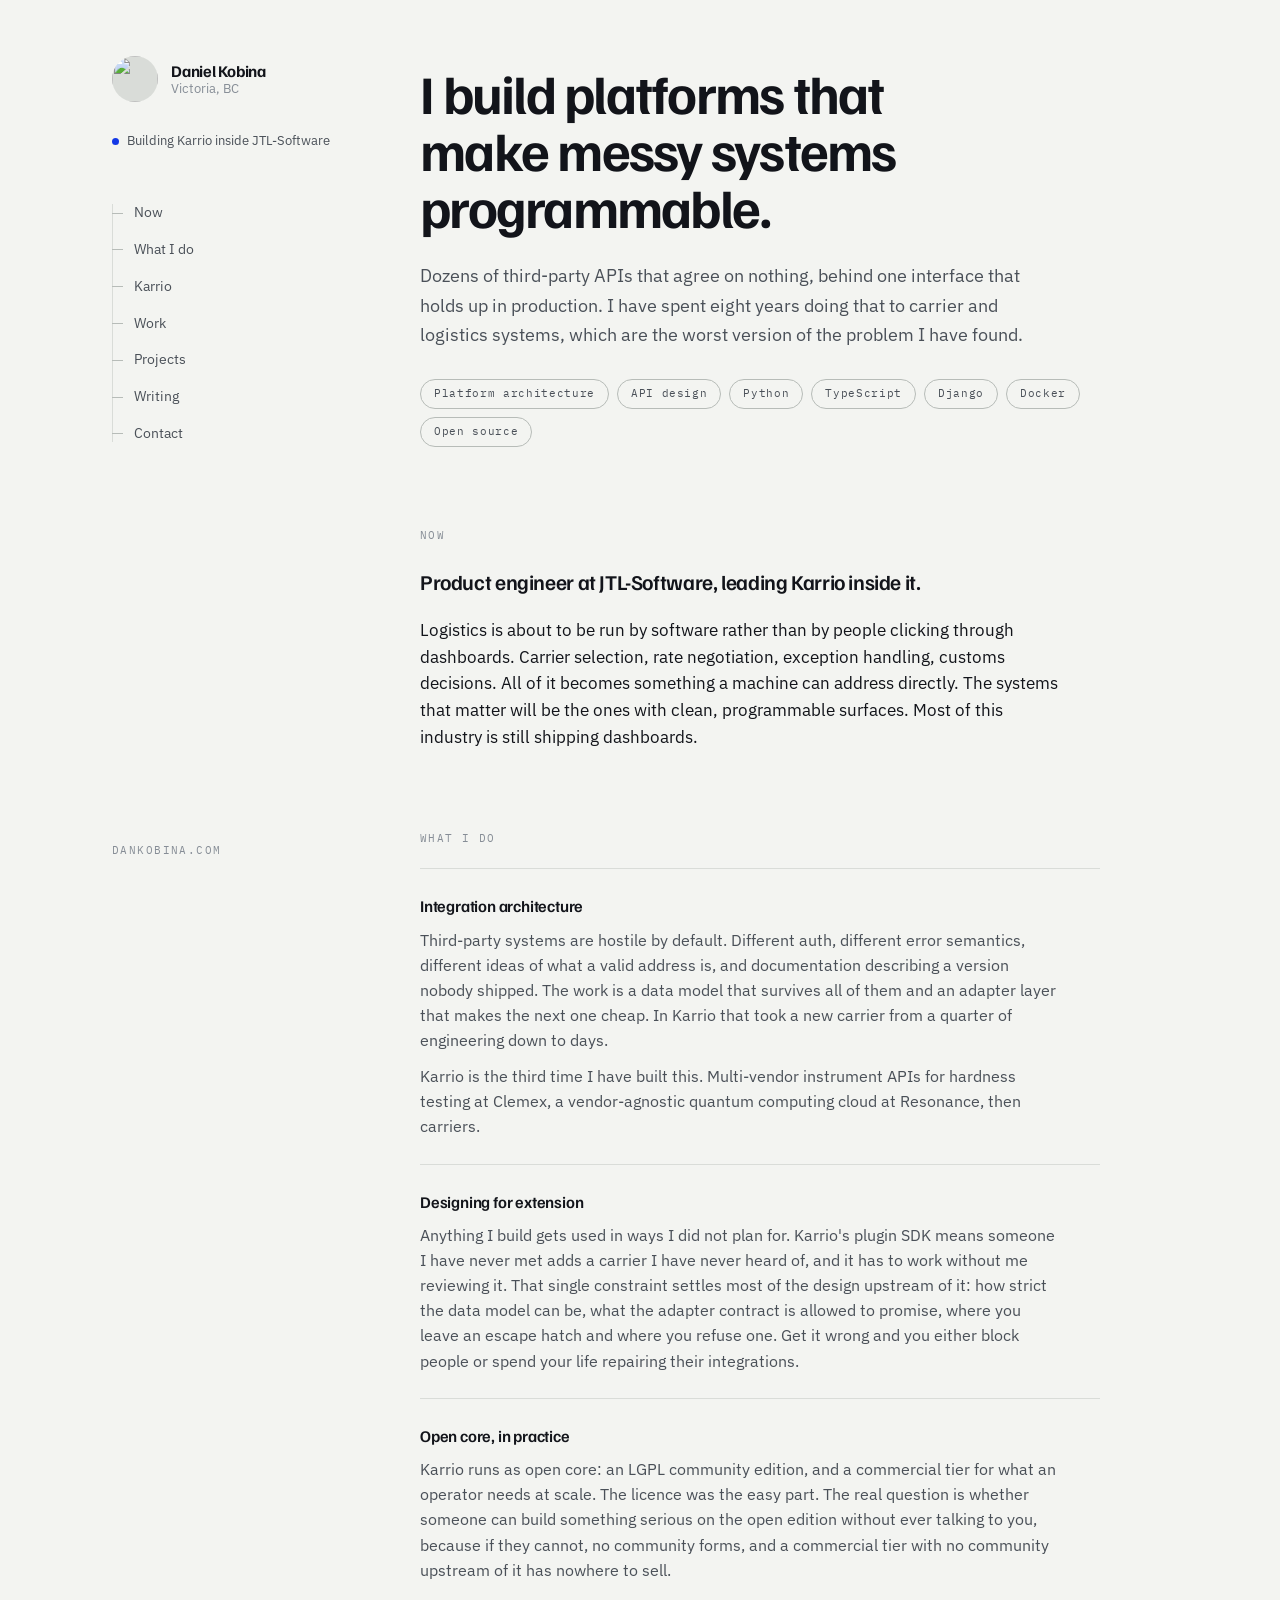
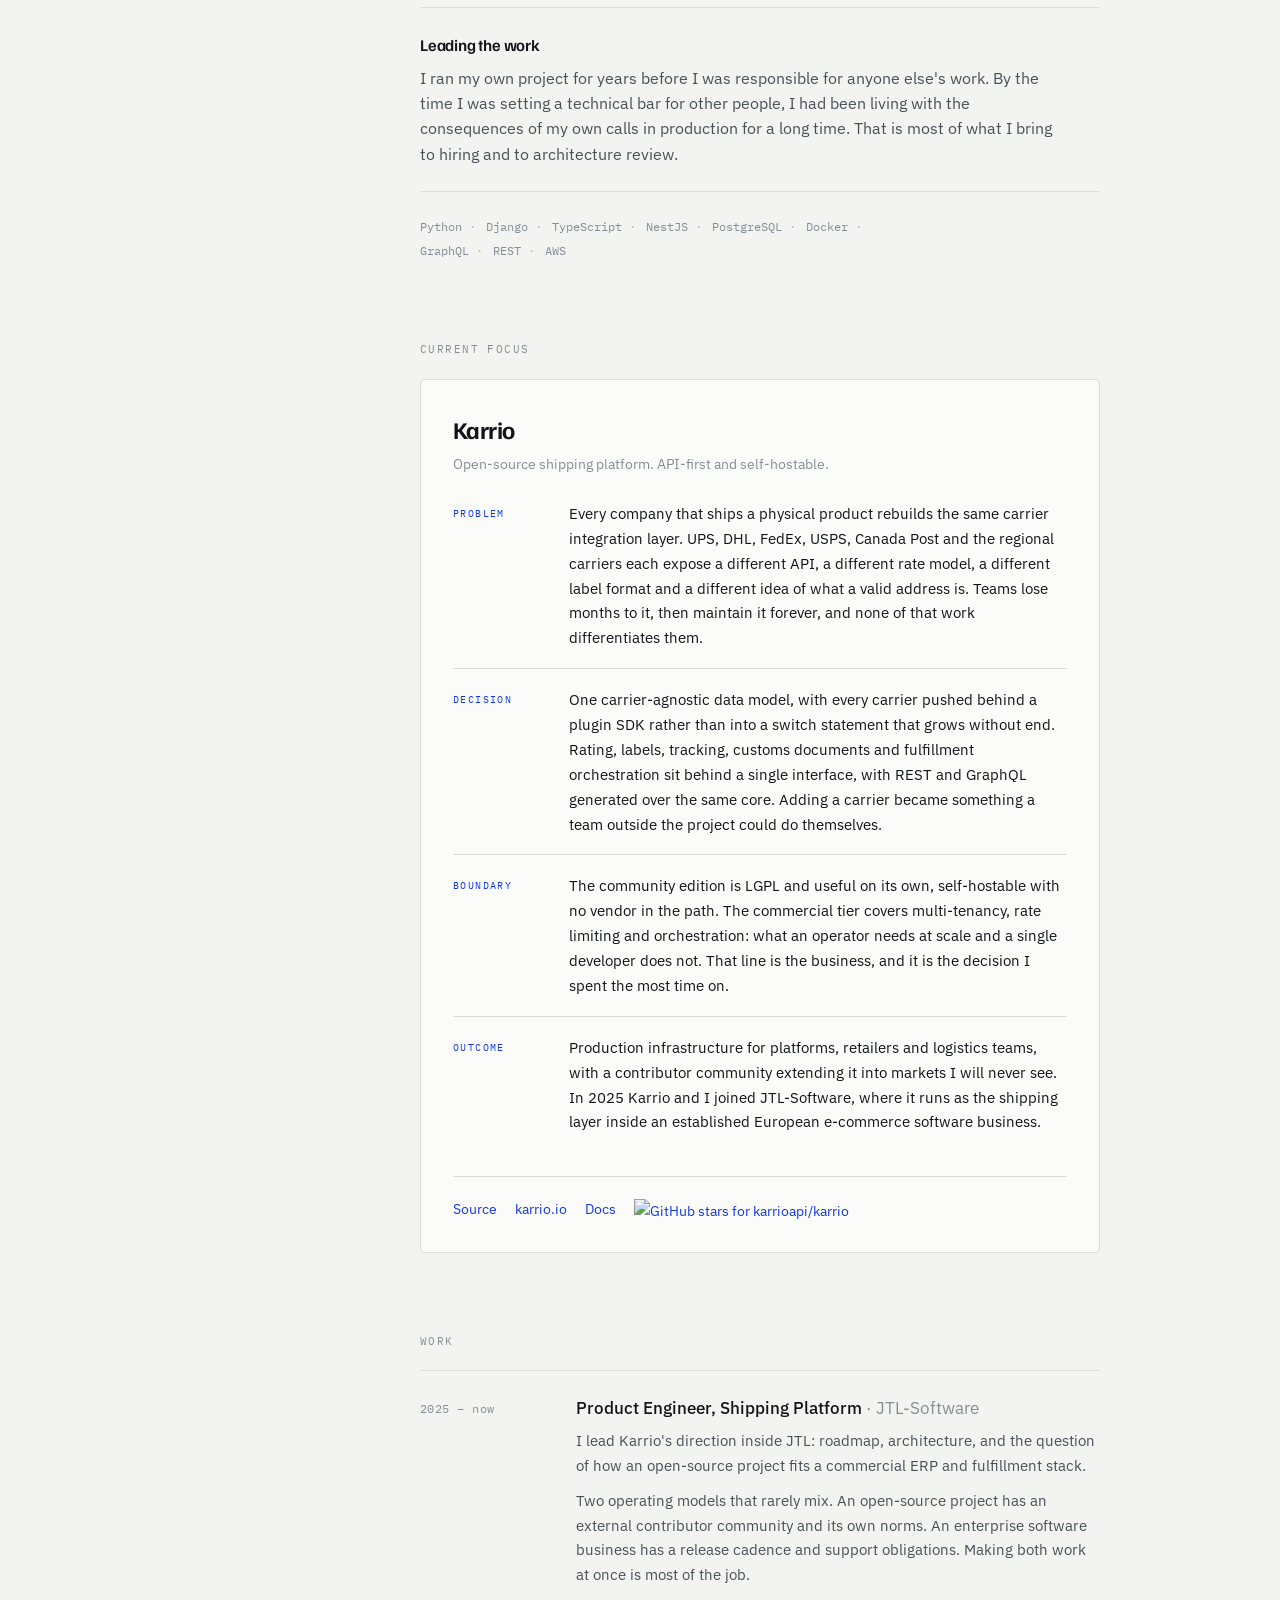
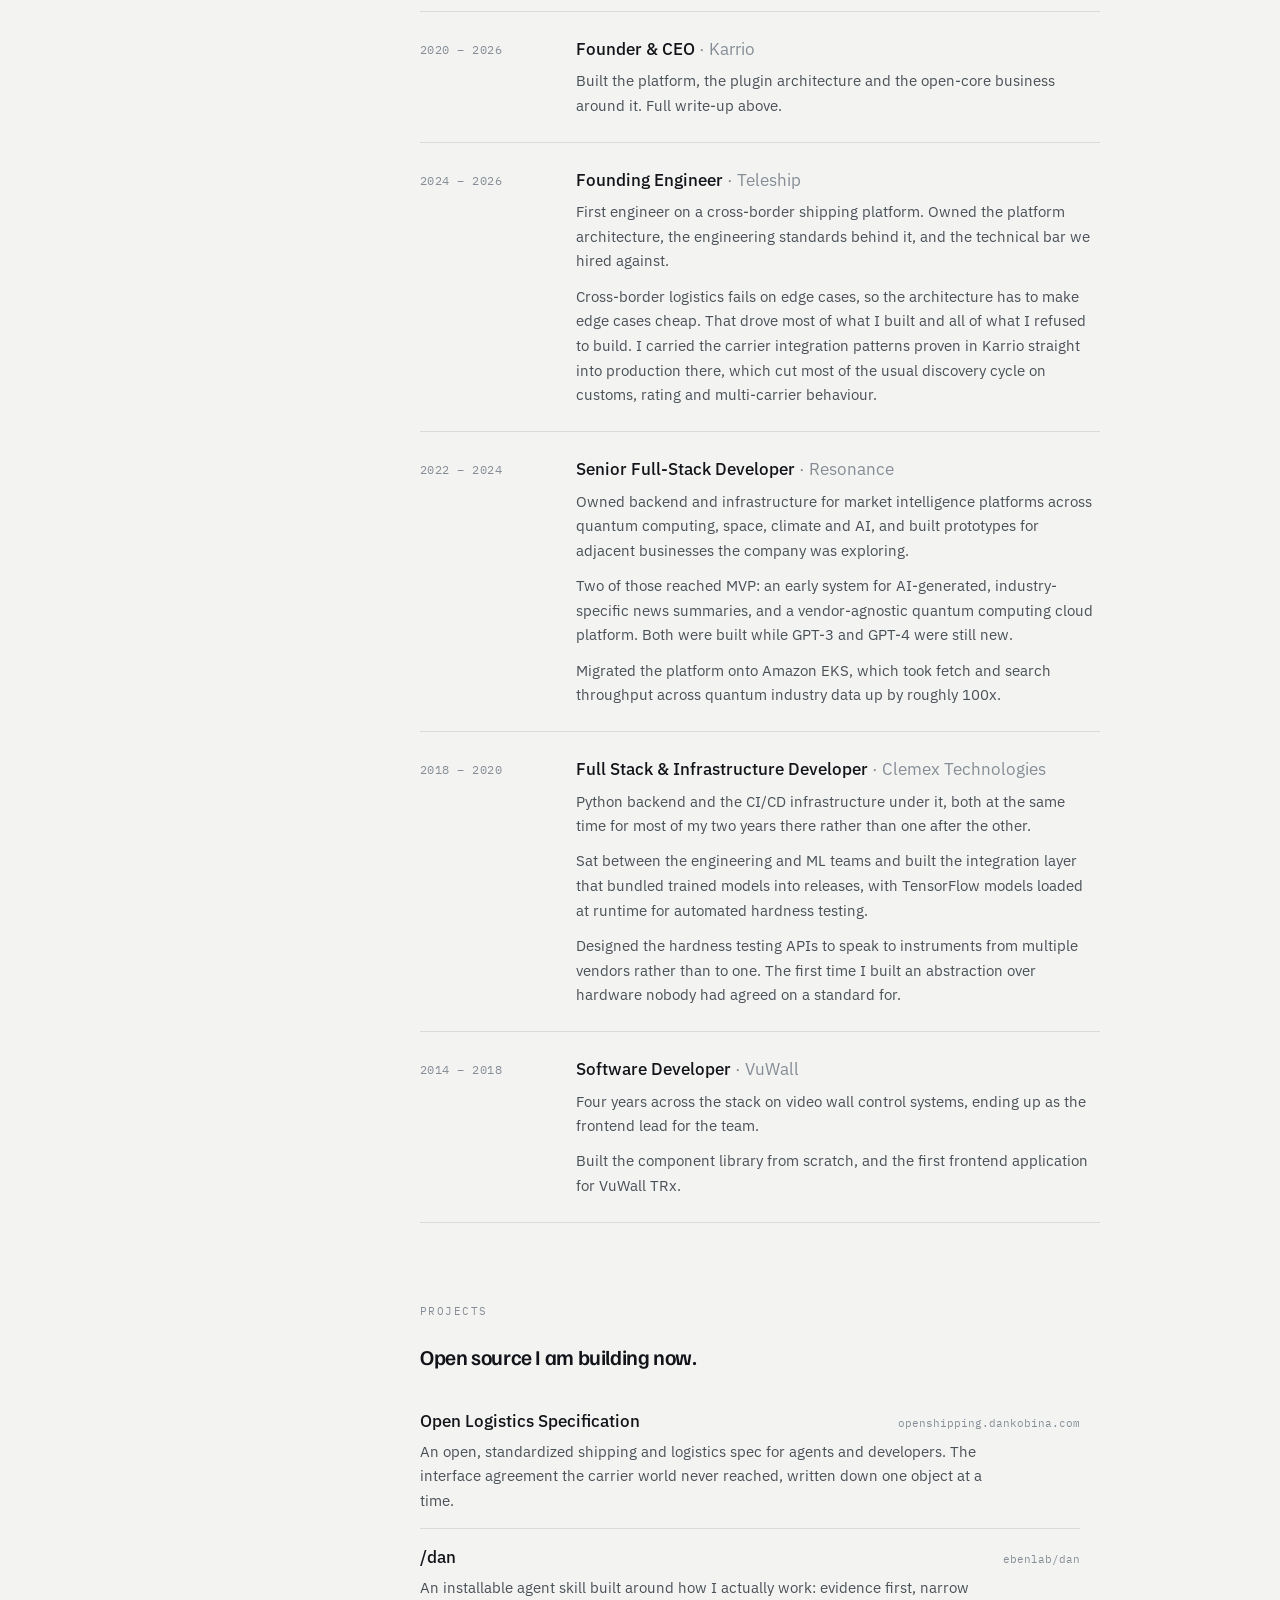
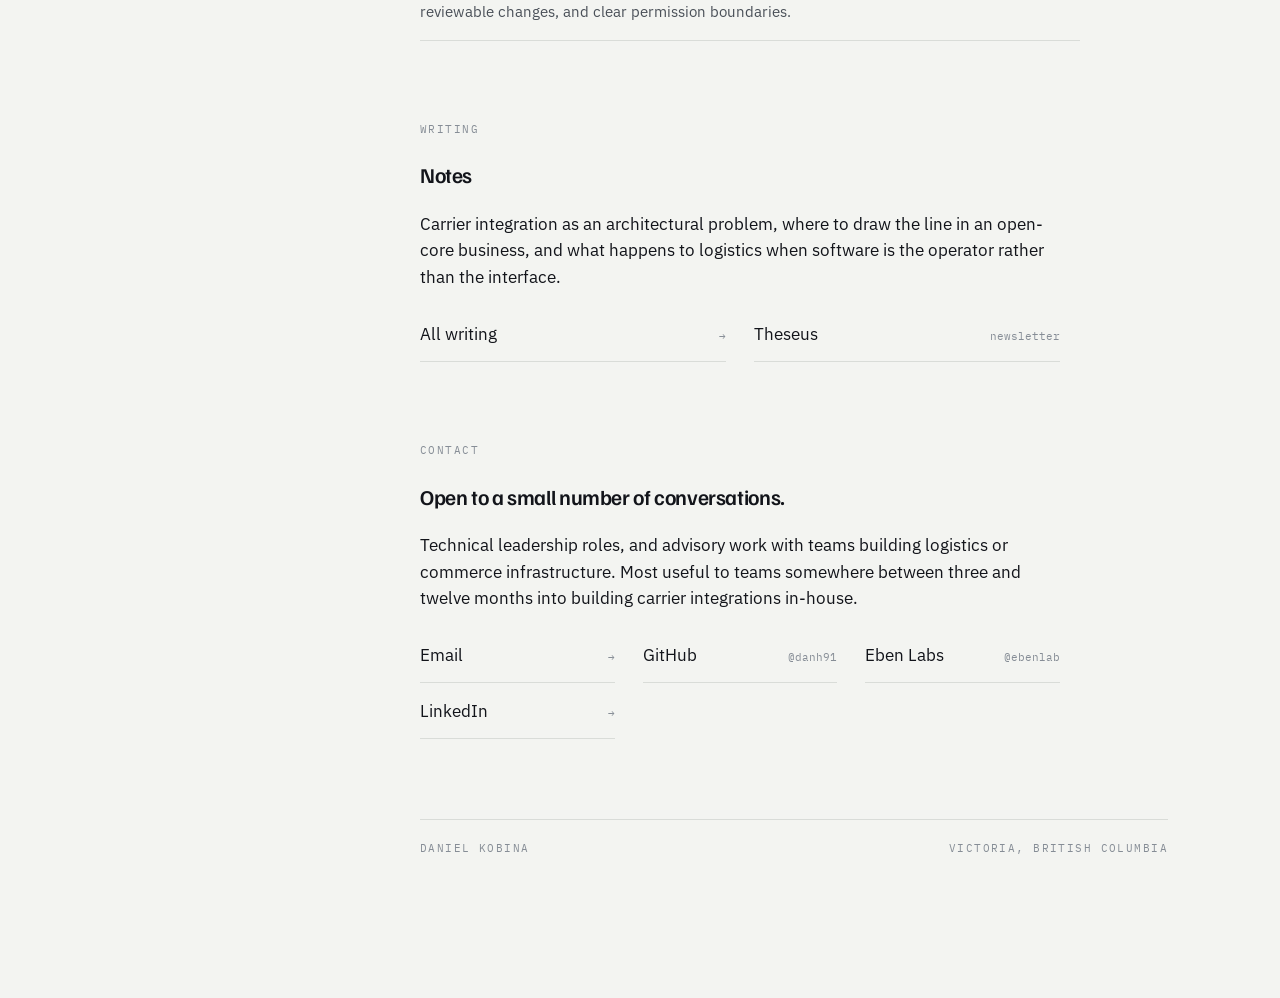
==== index.html @ da51a424 "site: trim projects to two and point spec at openshipping.dankobina.com" ====
<!doctype html>
<html lang="en">
<head>
<meta charset="utf-8">
<meta name="viewport" content="width=device-width, initial-scale=1">
<title>Daniel Kobina</title>
<meta name="description" content="Platform and integration architecture. I build systems that make messy third-party APIs programmable. Founder of Karrio, open-source shipping infrastructure, now built inside JTL-Software.">
<link rel="canonical" href="https://dankobina.com/">

<meta property="og:type" content="website">
<meta property="og:url" content="https://dankobina.com/">
<meta property="og:title" content="Daniel Kobina">
<meta property="og:description" content="Platform and integration architecture. I build systems that make messy third-party APIs programmable. Founder of Karrio, open-source shipping infrastructure, now built inside JTL-Software.">
<meta property="og:image" content="https://github.com/danh91.png?size=460">

<link rel="icon" href="data:image/svg+xml,%3Csvg xmlns='http://www.w3.org/2000/svg' viewBox='0 0 100 100'%3E%3Crect width='100' height='100' rx='20' fill='%231338E6'/%3E%3Cpath d='M28 68V32h16c11 0 18 7 18 18s-7 18-18 18H28z' fill='%23fff'/%3E%3C/svg%3E">

<link rel="preconnect" href="https://fonts.googleapis.com">
<link rel="preconnect" href="https://fonts.gstatic.com" crossorigin>
<link rel="stylesheet" href="https://fonts.googleapis.com/css2?family=Familjen+Grotesk:wght@500;600;700&family=IBM+Plex+Mono:wght@400;500&family=IBM+Plex+Sans:wght@400;500&display=swap">

<style>
:root {
  --paper:    #F3F4F1;
  --surface:  #FBFBFA;
  --sunken:   #ECEEEA;
  --ink:      #12141A;
  --ink-soft: #4A5058;
  --ink-dim:  #868D96;
  --rule:     #D9DCD8;
  --rule-firm:#B7BCB8;
  --accent:   #1338E6;
}

@media (prefers-color-scheme: dark) {
  :root {
    --paper:    #0C0E12;
    --surface:  #14171D;
    --sunken:   #11141A;
    --ink:      #E9ECEF;
    --ink-soft: #A0A7B0;
    --ink-dim:  #6C737C;
    --rule:     #232830;
    --rule-firm:#363D47;
    --accent:   #7C95FF;
  }
}

* { box-sizing: border-box; }

html { scroll-behavior: smooth; }
@media (prefers-reduced-motion: reduce) {
  html { scroll-behavior: auto; }
  * { animation: none !important; transition: none !important; }
}

body {
  margin: 0;
  background: var(--paper);
  color: var(--ink);
  font-family: "IBM Plex Sans", system-ui, -apple-system, "Segoe UI", sans-serif;
  font-size: 16.5px;
  line-height: 1.62;
  -webkit-font-smoothing: antialiased;
}

a { color: var(--accent); text-decoration: none; border-bottom: 1px solid transparent; }
a:hover { border-bottom-color: currentColor; }
a:focus-visible { outline: 2px solid var(--accent); outline-offset: 3px; border-radius: 2px; }

.mono {
  font-family: "IBM Plex Mono", ui-monospace, SFMono-Regular, Menlo, monospace;
  font-size: 11px;
  letter-spacing: .13em;
  text-transform: uppercase;
}

/* ---------- shell ---------- */

.shell {
  max-width: 1120px;
  margin: 0 auto;
  padding: 0 32px;
  display: grid;
  grid-template-columns: 236px 1fr;
  gap: 0 72px;
  align-items: start;
}

/* ---------- left rail ---------- */

.rail {
  position: sticky;
  top: 0;
  height: 100vh;
  padding: 56px 0 40px;
  display: flex;
  flex-direction: column;
  gap: 30px;
}

.mark { display: flex; align-items: center; gap: 13px; }
.mark img {
  width: 46px; height: 46px;
  border-radius: 50%;
  display: block;
  background: var(--rule);
}
.mark .who { display: flex; flex-direction: column; line-height: 1.25; }
.mark .who b {
  font-family: "Familjen Grotesk", system-ui, sans-serif;
  font-weight: 700;
  font-size: 1.02rem;
  letter-spacing: -.015em;
}
.mark .who span { color: var(--ink-dim); font-size: .8rem; }

.status {
  display: inline-flex;
  align-items: center;
  gap: 8px;
  color: var(--ink-soft);
  font-size: .82rem;
  line-height: 1.4;
}
.dot {
  width: 7px; height: 7px;
  border-radius: 50%;
  background: var(--accent);
  flex: none;
  margin-top: 1px;
}

nav { position: relative; }
nav::before {
  content: "";
  position: absolute;
  left: 0; top: 10px; bottom: 10px;
  width: 1px;
  background: var(--rule);
}
nav ul { list-style: none; margin: 0; padding: 0; }
nav li { position: relative; }
nav a {
  display: block;
  padding: 7px 0 7px 22px;
  color: var(--ink-soft);
  border-bottom: none;
  font-size: .88rem;
}
nav a::before {
  content: "";
  position: absolute;
  left: 0; top: 50%;
  width: 11px;
  height: 1px;
  background: var(--rule-firm);
  transition: width .18s ease, background-color .18s ease;
}
nav a:hover { color: var(--ink); }
nav a:hover::before { width: 16px; background: var(--accent); }

.rail .foot { margin-top: auto; color: var(--ink-dim); }

/* ---------- content ---------- */

main { padding: 56px 0 140px; min-width: 0; }

section { padding: 0 0 80px; scroll-margin-top: 40px; }

.eyebrow { color: var(--ink-dim); display: block; margin-bottom: 20px; }

h1 {
  font-family: "Familjen Grotesk", system-ui, sans-serif;
  font-weight: 700;
  font-size: clamp(2.3rem, 5.2vw, 3.4rem);
  line-height: 1.05;
  letter-spacing: -.032em;
  margin: 0 0 26px;
  max-width: 19ch;
  text-wrap: balance;
}

h2 {
  font-family: "Familjen Grotesk", system-ui, sans-serif;
  font-weight: 600;
  font-size: 1.32rem;
  letter-spacing: -.018em;
  margin: 0 0 18px;
}

p { margin: 0 0 1.05em; max-width: 64ch; }
p.lead { font-size: 1.13rem; color: var(--ink-soft); max-width: 58ch; }
main section > p:last-child { margin-bottom: 0; }

.hero { padding-top: 8px; }

.hero .tags {
  display: flex;
  flex-wrap: wrap;
  gap: 8px;
  margin-top: 30px;
}
.tags span {
  border: 1px solid var(--rule-firm);
  border-radius: 100px;
  padding: 5px 13px;
  color: var(--ink-soft);
  font-family: "IBM Plex Mono", ui-monospace, monospace;
  font-size: 11px;
  letter-spacing: .06em;
}

/* ---------- capabilities ---------- */

.caps { display: grid; gap: 0; max-width: 68ch; }
.caps > div {
  padding: 24px 0;
  border-top: 1px solid var(--rule);
}
.caps > div:last-child { border-bottom: 1px solid var(--rule); }
.caps h3 {
  font-family: "Familjen Grotesk", system-ui, sans-serif;
  font-size: 1.02rem;
  font-weight: 600;
  letter-spacing: -.012em;
  margin: 0 0 8px;
}
.caps p { margin: 0; font-size: .97rem; color: var(--ink-soft); }

.stackline {
  margin-top: 26px;
  display: flex;
  flex-wrap: wrap;
  gap: 6px 10px;
  color: var(--ink-dim);
  font-family: "IBM Plex Mono", ui-monospace, monospace;
  font-size: 11.5px;
  max-width: 68ch;
}
.stackline i { font-style: normal; }
.stackline i:not(:last-child)::after { content: " \00B7"; color: var(--rule-firm); }

/* ---------- case study ---------- */

.case {
  background: var(--surface);
  border: 1px solid var(--rule);
  border-radius: 4px;
  padding: 30px 32px;
  max-width: 68ch;
}
.case > h3 {
  font-family: "Familjen Grotesk", system-ui, sans-serif;
  font-size: 1.5rem;
  font-weight: 700;
  letter-spacing: -.022em;
  margin: 0 0 4px;
}
.case .sub { color: var(--ink-dim); font-size: .86rem; margin: 0 0 26px; }

.beat { display: grid; grid-template-columns: 92px 1fr; gap: 0 24px; padding: 18px 0; border-top: 1px solid var(--rule); }
.beat:first-of-type { border-top: none; padding-top: 0; }
.beat > span {
  color: var(--accent);
  font-family: "IBM Plex Mono", ui-monospace, monospace;
  font-size: 10px;
  letter-spacing: .14em;
  text-transform: uppercase;
  padding-top: 5px;
}
.beat p { margin: 0; font-size: .96rem; max-width: 56ch; }

.case .links {
  display: flex; flex-wrap: wrap; gap: 18px; align-items: center;
  margin-top: 24px; padding-top: 20px; border-top: 1px solid var(--rule);
  font-size: .9rem;
}
.case img.badge { height: 20px; vertical-align: middle; display: block; }

/* ---------- work list ---------- */

.work { list-style: none; margin: 0; padding: 0; max-width: 68ch; }
.work li {
  display: grid;
  grid-template-columns: 132px 1fr;
  gap: 4px 24px;
  padding: 24px 0;
  border-top: 1px solid var(--rule);
}
.work li:last-child { border-bottom: 1px solid var(--rule); }
.work .when {
  color: var(--ink-dim);
  font-family: "IBM Plex Mono", ui-monospace, monospace;
  font-size: 11.5px;
  letter-spacing: .04em;
  font-variant-numeric: tabular-nums;
  padding-top: 5px;
}
.work .role { font-weight: 500; margin-bottom: 6px; }
.work .role em { font-style: normal; color: var(--ink-dim); font-weight: 400; }
.work .note { color: var(--ink-soft); font-size: .95rem; }
.work .note p { margin: 0 0 .7em; max-width: 58ch; }
.work .note p:last-child { margin-bottom: 0; }

/* ---------- writing ---------- */

.empty {
  border: 1px dashed var(--rule-firm);
  border-radius: 4px;
  padding: 24px 26px;
  max-width: 64ch;
  background: var(--sunken);
}
.empty p { margin: 0; color: var(--ink-soft); font-size: .96rem; }

/* ---------- projects ---------- */

.projects { list-style: none; padding: 0; margin: 10px 0 0; max-width: 66ch; }
.projects li { padding: 15px 0; border-bottom: 1px solid var(--rule); }
.projects .top { display: flex; justify-content: space-between; align-items: baseline; gap: 16px; }
.projects a { color: var(--ink); font-weight: 500; }
.projects a:hover { color: var(--accent); }
.projects .repo {
  font-family: "IBM Plex Mono", ui-monospace, monospace;
  font-size: 11px; color: var(--ink-dim); white-space: nowrap;
}
.projects p { margin: 5px 0 0; color: var(--ink-soft); font-size: .93rem; }

/* ---------- contact ---------- */

.links-grid {
  display: grid;
  grid-template-columns: repeat(auto-fit, minmax(190px, 1fr));
  gap: 2px 28px;
  max-width: 64ch;
  margin-top: 4px;
}
.links-grid a {
  display: flex;
  justify-content: space-between;
  align-items: baseline;
  gap: 12px;
  padding: 13px 0;
  border-bottom: 1px solid var(--rule);
  color: var(--ink);
}
.links-grid a:hover { color: var(--accent); }
.links-grid a span:last-child {
  color: var(--ink-dim);
  font-family: "IBM Plex Mono", ui-monospace, monospace;
  font-size: 11px;
}
.links-grid a:hover span:last-child { color: var(--accent); }

footer {
  border-top: 1px solid var(--rule);
  padding-top: 20px;
  color: var(--ink-dim);
  display: flex;
  justify-content: space-between;
  gap: 16px;
  flex-wrap: wrap;
}

/* ---------- responsive ---------- */

@media (max-width: 880px) {
  .shell { grid-template-columns: 1fr; gap: 0; padding: 0 22px; }
  .rail {
    position: static;
    height: auto;
    padding: 34px 0 26px;
    border-bottom: 1px solid var(--rule);
    gap: 20px;
  }
  .rail nav, .rail .foot { display: none; }
  main { padding: 40px 0 90px; }
  section { padding-bottom: 60px; }
  .work li { grid-template-columns: 1fr; gap: 6px; }
  .work .when { padding-top: 0; }
  .beat { grid-template-columns: 1fr; gap: 6px; }
  .beat > span { padding-top: 0; }
  .case { padding: 24px 20px; }
}
</style>
</head>
<body>

<div class="shell">

  <aside class="rail">
    <div class="mark">
      <img src="https://github.com/danh91.png?size=140" alt="" width="46" height="46" loading="lazy">
      <span class="who">
        <b>Daniel Kobina</b>
        <span>Victoria, BC</span>
      </span>
    </div>

    <p class="status"><span class="dot" aria-hidden="true"></span> Building Karrio inside JTL-Software</p>

    <nav aria-label="Sections">
      <ul>
        <li><a href="#now">Now</a></li>
        <li><a href="#work-i-do">What I do</a></li>
        <li><a href="#karrio">Karrio</a></li>
        <li><a href="#work">Work</a></li>
        <li><a href="#projects">Projects</a></li>
        <li><a href="/writing/">Writing</a></li>
        <li><a href="#contact">Contact</a></li>
      </ul>
    </nav>

    <div class="foot mono">dankobina.com</div>
  </aside>

  <main>

    <section class="hero">
      <h1>I build platforms that make messy systems programmable.</h1>
      <p class="lead">Dozens of third-party APIs that agree on nothing, behind one interface that holds up in production. I have spent eight years doing that to carrier and logistics systems, which are the worst version of the problem I have found.</p>
      <div class="tags">
        <span>Platform architecture</span><span>API design</span><span>Python</span><span>TypeScript</span><span>Django</span><span>Docker</span><span>Open source</span>
      </div>
    </section>

    <section id="now">
      <span class="eyebrow mono">Now</span>
      <h2>Product engineer at JTL-Software, leading Karrio inside it.</h2>
      <p>Logistics is about to be run by software rather than by people clicking through dashboards. Carrier selection, rate negotiation, exception handling, customs decisions. All of it becomes something a machine can address directly. The systems that matter will be the ones with clean, programmable surfaces. Most of this industry is still shipping dashboards.</p>
    </section>

    <section id="work-i-do">
      <span class="eyebrow mono">What I do</span>
      <div class="caps">
        <div>
          <h3>Integration architecture</h3>
          <p>Third-party systems are hostile by default. Different auth, different error semantics, different ideas of what a valid address is, and documentation describing a version nobody shipped. The work is a data model that survives all of them and an adapter layer that makes the next one cheap. In Karrio that took a new carrier from a quarter of engineering down to days.</p>
          <p style="margin-top:.7em">Karrio is the third time I have built this. Multi-vendor instrument APIs for hardness testing at Clemex, a vendor-agnostic quantum computing cloud at Resonance, then carriers.</p>
        </div>
        <div>
          <h3>Designing for extension</h3>
          <p>Anything I build gets used in ways I did not plan for. Karrio's plugin SDK means someone I have never met adds a carrier I have never heard of, and it has to work without me reviewing it. That single constraint settles most of the design upstream of it: how strict the data model can be, what the adapter contract is allowed to promise, where you leave an escape hatch and where you refuse one. Get it wrong and you either block people or spend your life repairing their integrations.</p>
        </div>
        <div>
          <h3>Open core, in practice</h3>
          <p>Karrio runs as open core: an LGPL community edition, and a commercial tier for what an operator needs at scale. The licence was the easy part. The real question is whether someone can build something serious on the open edition without ever talking to you, because if they cannot, no community forms, and a commercial tier with no community upstream of it has nowhere to sell.</p>
        </div>
        <div>
          <h3>Leading the work</h3>
          <p>I ran my own project for years before I was responsible for anyone else's work. By the time I was setting a technical bar for other people, I had been living with the consequences of my own calls in production for a long time. That is most of what I bring to hiring and to architecture review.</p>
        </div>
      </div>
      <div class="stackline">
        <i>Python</i><i>Django</i><i>TypeScript</i><i>NestJS</i><i>PostgreSQL</i><i>Docker</i><i>GraphQL</i><i>REST</i><i>AWS</i>
      </div>
    </section>

    <section id="karrio">
      <span class="eyebrow mono">Current focus</span>
      <div class="case">
        <h3>Karrio</h3>
        <p class="sub">Open-source shipping platform. API-first and self-hostable.</p>

        <div class="beat">
          <span>Problem</span>
          <p>Every company that ships a physical product rebuilds the same carrier integration layer. UPS, DHL, FedEx, USPS, Canada Post and the regional carriers each expose a different API, a different rate model, a different label format and a different idea of what a valid address is. Teams lose months to it, then maintain it forever, and none of that work differentiates them.</p>
        </div>

        <div class="beat">
          <span>Decision</span>
          <p>One carrier-agnostic data model, with every carrier pushed behind a plugin SDK rather than into a switch statement that grows without end. Rating, labels, tracking, customs documents and fulfillment orchestration sit behind a single interface, with REST and GraphQL generated over the same core. Adding a carrier became something a team outside the project could do themselves.</p>
        </div>

        <div class="beat">
          <span>Boundary</span>
          <p>The community edition is LGPL and useful on its own, self-hostable with no vendor in the path. The commercial tier covers multi-tenancy, rate limiting and orchestration: what an operator needs at scale and a single developer does not. That line is the business, and it is the decision I spent the most time on.</p>
        </div>

        <div class="beat">
          <span>Outcome</span>
          <p>Production infrastructure for platforms, retailers and logistics teams, with a contributor community extending it into markets I will never see. In 2025 Karrio and I joined JTL-Software, where it runs as the shipping layer inside an established European e-commerce software business.</p>
        </div>

        <div class="links">
          <a href="https://github.com/karrioapi/karrio">Source</a>
          <a href="https://www.karrio.io/">karrio.io</a>
          <a href="https://docs.karrio.io/">Docs</a>
          <a href="https://github.com/karrioapi/karrio"><img class="badge" src="https://img.shields.io/github/stars/karrioapi/karrio?style=flat&label=stars&color=1338E6" alt="GitHub stars for karrioapi/karrio" loading="lazy"></a>
        </div>
      </div>
    </section>

    <section id="work">
      <span class="eyebrow mono">Work</span>
      <ul class="work">
        <li>
          <span class="when">2025 &ndash; now</span>
          <div>
            <div class="role">Product Engineer, Shipping Platform <em>&middot; JTL-Software</em></div>
            <div class="note">
              <p>I lead Karrio's direction inside JTL: roadmap, architecture, and the question of how an open-source project fits a commercial ERP and fulfillment stack.</p>
              <p>Two operating models that rarely mix. An open-source project has an external contributor community and its own norms. An enterprise software business has a release cadence and support obligations. Making both work at once is most of the job.</p>
            </div>
          </div>
        </li>
        <li>
          <span class="when">2020 &ndash; 2026</span>
          <div>
            <div class="role">Founder &amp; CEO <em>&middot; Karrio</em></div>
            <div class="note">
              <p>Built the platform, the plugin architecture and the open-core business around it. Full write-up above.</p>
            </div>
          </div>
        </li>
        <li>
          <span class="when">2024 &ndash; 2026</span>
          <div>
            <div class="role">Founding Engineer <em>&middot; Teleship</em></div>
            <div class="note">
              <p>First engineer on a cross-border shipping platform. Owned the platform architecture, the engineering standards behind it, and the technical bar we hired against.</p>
              <p>Cross-border logistics fails on edge cases, so the architecture has to make edge cases cheap. That drove most of what I built and all of what I refused to build. I carried the carrier integration patterns proven in Karrio straight into production there, which cut most of the usual discovery cycle on customs, rating and multi-carrier behaviour.</p>
            </div>
          </div>
        </li>
        <li>
          <span class="when">2022 &ndash; 2024</span>
          <div>
            <div class="role">Senior Full-Stack Developer <em>&middot; Resonance</em></div>
            <div class="note">
              <p>Owned backend and infrastructure for market intelligence platforms across quantum computing, space, climate and AI, and built prototypes for adjacent businesses the company was exploring.</p>
              <p>Two of those reached MVP: an early system for AI-generated, industry-specific news summaries, and a vendor-agnostic quantum computing cloud platform. Both were built while GPT-3 and GPT-4 were still new.</p>
              <p>Migrated the platform onto Amazon EKS, which took fetch and search throughput across quantum industry data up by roughly 100x.</p>
            </div>
          </div>
        </li>
        <li>
          <span class="when">2018 &ndash; 2020</span>
          <div>
            <div class="role">Full Stack &amp; Infrastructure Developer <em>&middot; Clemex Technologies</em></div>
            <div class="note">
              <p>Python backend and the CI/CD infrastructure under it, both at the same time for most of my two years there rather than one after the other.</p>
              <p>Sat between the engineering and ML teams and built the integration layer that bundled trained models into releases, with TensorFlow models loaded at runtime for automated hardness testing.</p>
              <p>Designed the hardness testing APIs to speak to instruments from multiple vendors rather than to one. The first time I built an abstraction over hardware nobody had agreed on a standard for.</p>
            </div>
          </div>
        </li>
        <li>
          <span class="when">2014 &ndash; 2018</span>
          <div>
            <div class="role">Software Developer <em>&middot; VuWall</em></div>
            <div class="note">
              <p>Four years across the stack on video wall control systems, ending up as the frontend lead for the team.</p>
              <p>Built the component library from scratch, and the first frontend application for VuWall TRx.</p>
            </div>
          </div>
        </li>
      </ul>
    </section>

    <section id="projects">
      <span class="eyebrow mono">Projects</span>
      <h2>Open source I am building now.</h2>
      <ul class="projects">
        <li>
          <div class="top">
            <a href="https://openshipping.dankobina.com">Open Logistics Specification</a>
            <span class="repo">openshipping.dankobina.com</span>
          </div>
          <p>An open, standardized shipping and logistics spec for agents and developers. The interface agreement the carrier world never reached, written down one object at a time.</p>
        </li>
        <li>
          <div class="top">
            <a href="https://github.com/ebenlab/dan">/dan</a>
            <span class="repo">ebenlab/dan</span>
          </div>
          <p>An installable agent skill built around how I actually work: evidence first, narrow reviewable changes, and clear permission boundaries.</p>
        </li>
      </ul>
    </section>

    <section id="writing">
      <span class="eyebrow mono">Writing</span>
      <h2>Notes</h2>
      <p>Carrier integration as an architectural problem, where to draw the line in an open-core business, and what happens to logistics when software is the operator rather than the interface.</p>
      <div class="links-grid">
        <a href="/writing/"><span>All writing</span><span>&rarr;</span></a>
        <a href="https://theseus.dankobina.com"><span>Theseus</span><span>newsletter</span></a>
      </div>
    </section>

    <section id="contact">
      <span class="eyebrow mono">Contact</span>
      <h2>Open to a small number of conversations.</h2>
      <p>Technical leadership roles, and advisory work with teams building logistics or commerce infrastructure. Most useful to teams somewhere between three and twelve months into building carrier integrations in-house.</p>
      <div class="links-grid">
        <a href="mailto:danielk.developer@gmail.com"><span>Email</span><span>&rarr;</span></a>
        <a href="https://github.com/danh91"><span>GitHub</span><span>@danh91</span></a>
        <a href="https://github.com/ebenlab"><span>Eben Labs</span><span>@ebenlab</span></a>
        <a href="https://www.linkedin.com/in/daniel-kobina-32093061/"><span>LinkedIn</span><span>&rarr;</span></a>
      </div>
    </section>

    <footer>
      <span class="mono">Daniel Kobina</span>
      <span class="mono">Victoria, British Columbia</span>
    </footer>

  </main>
</div>

</body>
</html>
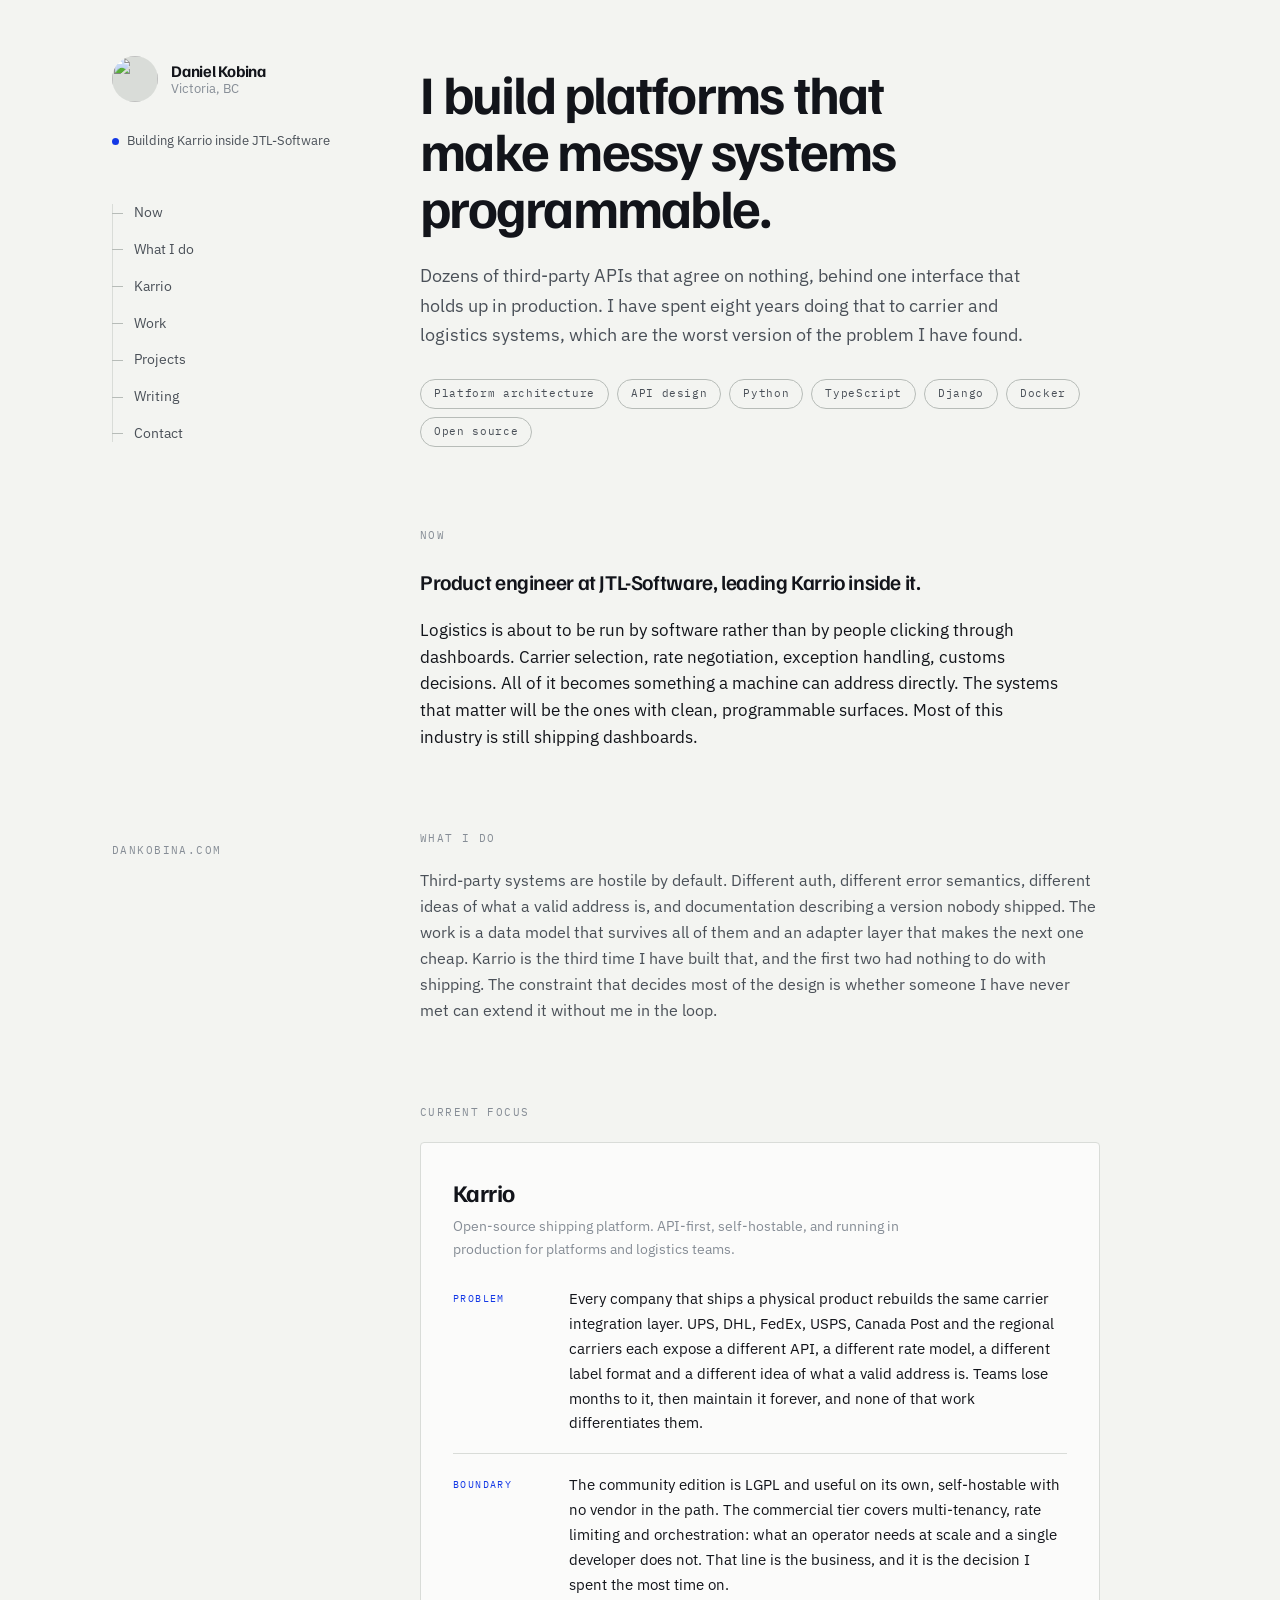
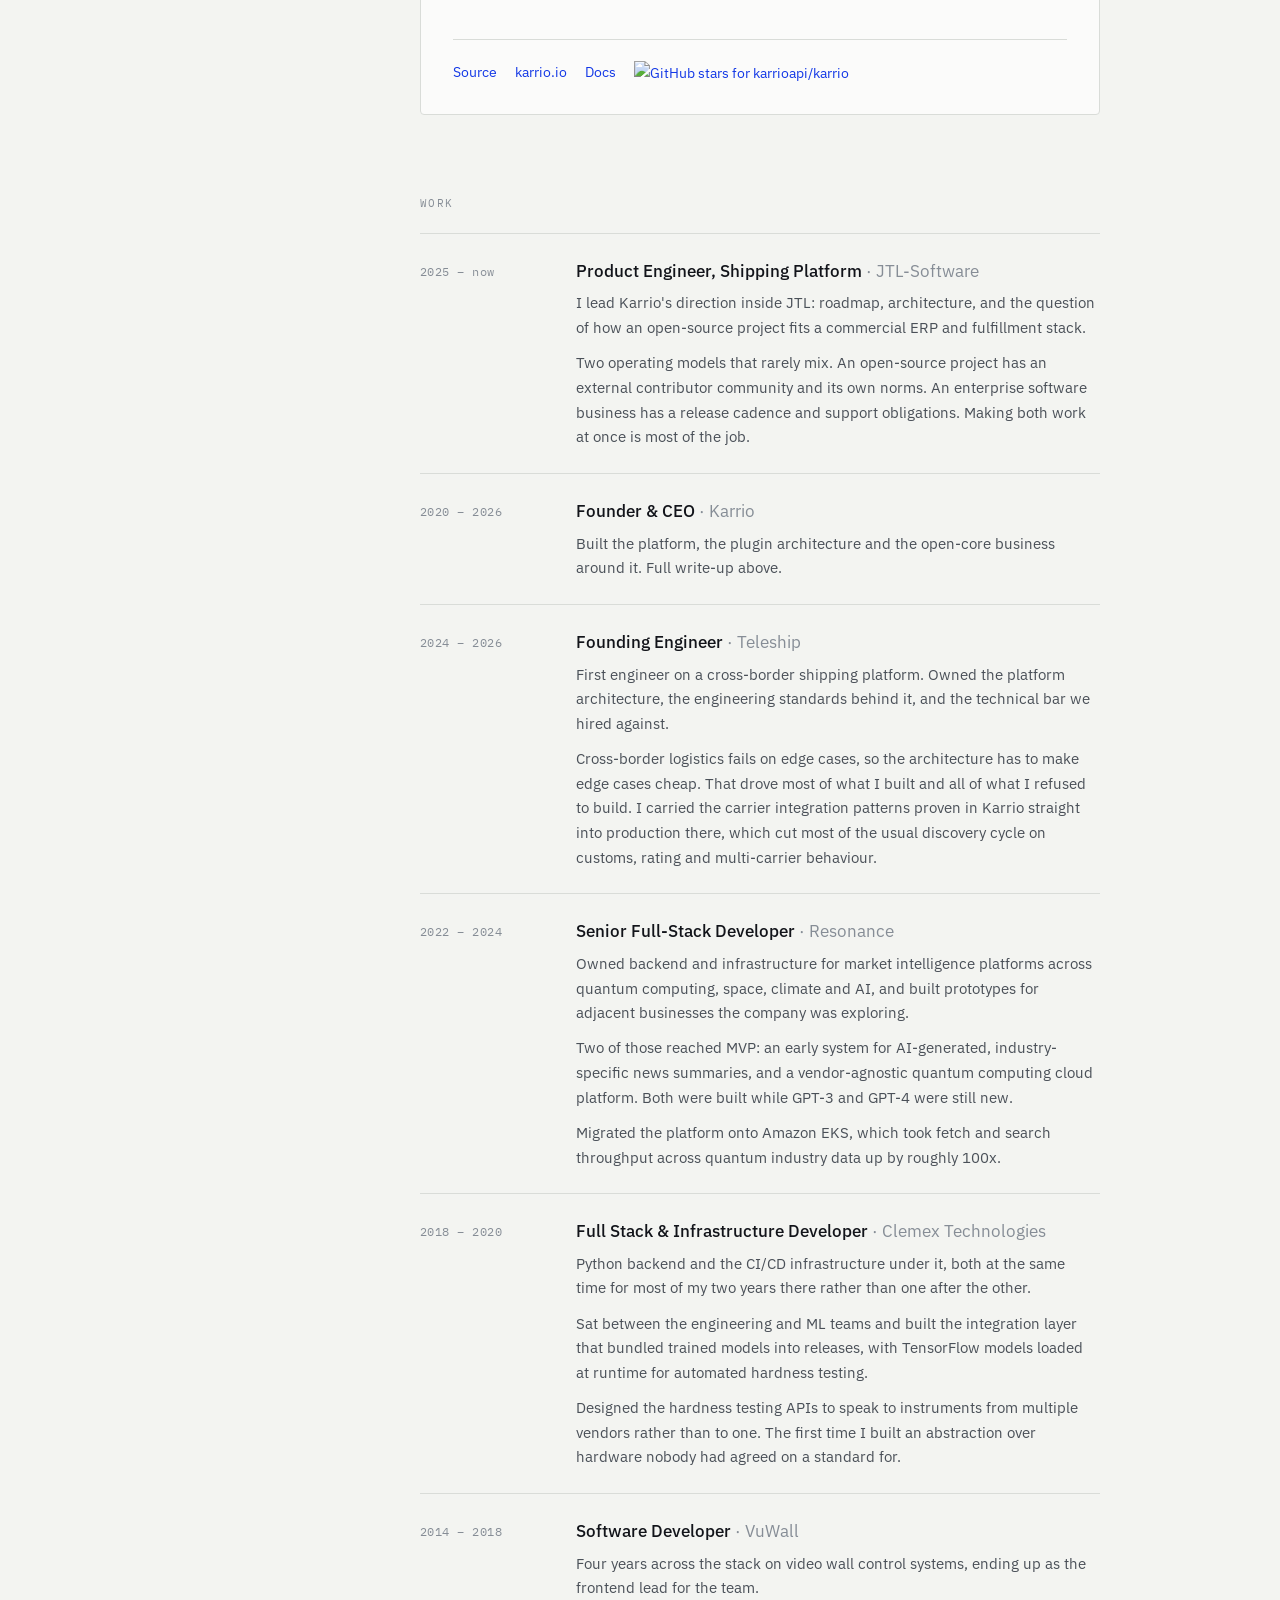
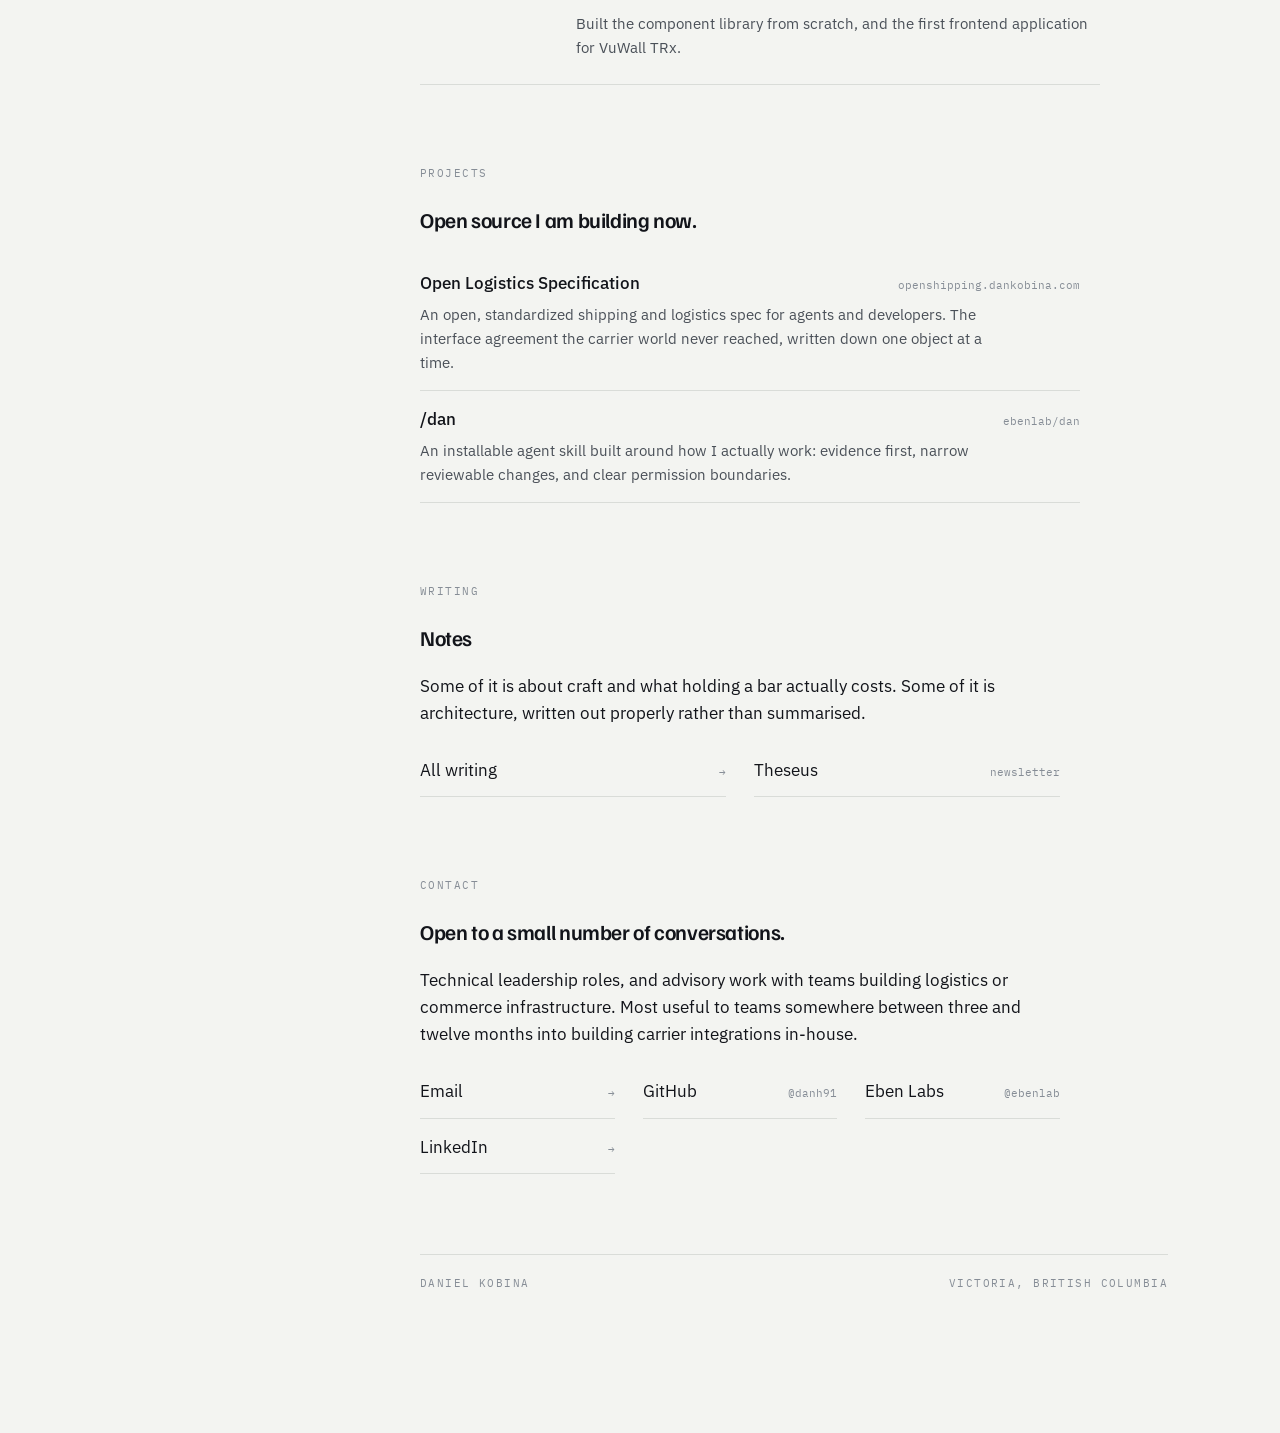
==== commit 2b9c78b5: "site: collapse What I do and trim the Karrio case" ====
--- a/index.html
+++ b/index.html
@@ -211,35 +211,9 @@
   letter-spacing: .06em;
 }
 
-/* ---------- capabilities ---------- */
-
-.caps { display: grid; gap: 0; max-width: 68ch; }
-.caps > div {
-  padding: 24px 0;
-  border-top: 1px solid var(--rule);
-}
-.caps > div:last-child { border-bottom: 1px solid var(--rule); }
-.caps h3 {
-  font-family: "Familjen Grotesk", system-ui, sans-serif;
-  font-size: 1.02rem;
-  font-weight: 600;
-  letter-spacing: -.012em;
-  margin: 0 0 8px;
-}
-.caps p { margin: 0; font-size: .97rem; color: var(--ink-soft); }
-
-.stackline {
-  margin-top: 26px;
-  display: flex;
-  flex-wrap: wrap;
-  gap: 6px 10px;
-  color: var(--ink-dim);
-  font-family: "IBM Plex Mono", ui-monospace, monospace;
-  font-size: 11.5px;
-  max-width: 68ch;
-}
-.stackline i { font-style: normal; }
-.stackline i:not(:last-child)::after { content: " \00B7"; color: var(--rule-firm); }
+/* ---------- said ---------- */
+
+.said { max-width: 68ch; margin: 10px 0 0; color: var(--ink-soft); font-size: 1rem; }
 
 /* ---------- case study ---------- */
 
@@ -433,35 +407,14 @@
 
     <section id="work-i-do">
       <span class="eyebrow mono">What I do</span>
-      <div class="caps">
-        <div>
-          <h3>Integration architecture</h3>
-          <p>Third-party systems are hostile by default. Different auth, different error semantics, different ideas of what a valid address is, and documentation describing a version nobody shipped. The work is a data model that survives all of them and an adapter layer that makes the next one cheap. In Karrio that took a new carrier from a quarter of engineering down to days.</p>
-          <p style="margin-top:.7em">Karrio is the third time I have built this. Multi-vendor instrument APIs for hardness testing at Clemex, a vendor-agnostic quantum computing cloud at Resonance, then carriers.</p>
-        </div>
-        <div>
-          <h3>Designing for extension</h3>
-          <p>Anything I build gets used in ways I did not plan for. Karrio's plugin SDK means someone I have never met adds a carrier I have never heard of, and it has to work without me reviewing it. That single constraint settles most of the design upstream of it: how strict the data model can be, what the adapter contract is allowed to promise, where you leave an escape hatch and where you refuse one. Get it wrong and you either block people or spend your life repairing their integrations.</p>
-        </div>
-        <div>
-          <h3>Open core, in practice</h3>
-          <p>Karrio runs as open core: an LGPL community edition, and a commercial tier for what an operator needs at scale. The licence was the easy part. The real question is whether someone can build something serious on the open edition without ever talking to you, because if they cannot, no community forms, and a commercial tier with no community upstream of it has nowhere to sell.</p>
-        </div>
-        <div>
-          <h3>Leading the work</h3>
-          <p>I ran my own project for years before I was responsible for anyone else's work. By the time I was setting a technical bar for other people, I had been living with the consequences of my own calls in production for a long time. That is most of what I bring to hiring and to architecture review.</p>
-        </div>
-      </div>
-      <div class="stackline">
-        <i>Python</i><i>Django</i><i>TypeScript</i><i>NestJS</i><i>PostgreSQL</i><i>Docker</i><i>GraphQL</i><i>REST</i><i>AWS</i>
-      </div>
+      <p class="said">Third-party systems are hostile by default. Different auth, different error semantics, different ideas of what a valid address is, and documentation describing a version nobody shipped. The work is a data model that survives all of them and an adapter layer that makes the next one cheap. Karrio is the third time I have built that, and the first two had nothing to do with shipping. The constraint that decides most of the design is whether someone I have never met can extend it without me in the loop.</p>
     </section>
 
     <section id="karrio">
       <span class="eyebrow mono">Current focus</span>
       <div class="case">
         <h3>Karrio</h3>
-        <p class="sub">Open-source shipping platform. API-first and self-hostable.</p>
+        <p class="sub">Open-source shipping platform. API-first, self-hostable, and running in production for platforms and logistics teams.</p>
 
         <div class="beat">
           <span>Problem</span>
@@ -469,18 +422,8 @@
         </div>
 
         <div class="beat">
-          <span>Decision</span>
-          <p>One carrier-agnostic data model, with every carrier pushed behind a plugin SDK rather than into a switch statement that grows without end. Rating, labels, tracking, customs documents and fulfillment orchestration sit behind a single interface, with REST and GraphQL generated over the same core. Adding a carrier became something a team outside the project could do themselves.</p>
-        </div>
-
-        <div class="beat">
           <span>Boundary</span>
           <p>The community edition is LGPL and useful on its own, self-hostable with no vendor in the path. The commercial tier covers multi-tenancy, rate limiting and orchestration: what an operator needs at scale and a single developer does not. That line is the business, and it is the decision I spent the most time on.</p>
-        </div>
-
-        <div class="beat">
-          <span>Outcome</span>
-          <p>Production infrastructure for platforms, retailers and logistics teams, with a contributor community extending it into markets I will never see. In 2025 Karrio and I joined JTL-Software, where it runs as the shipping layer inside an established European e-commerce software business.</p>
         </div>
 
         <div class="links">
@@ -583,7 +526,7 @@
     <section id="writing">
       <span class="eyebrow mono">Writing</span>
       <h2>Notes</h2>
-      <p>Carrier integration as an architectural problem, where to draw the line in an open-core business, and what happens to logistics when software is the operator rather than the interface.</p>
+      <p>Some of it is about craft and what holding a bar actually costs. Some of it is architecture, written out properly rather than summarised.</p>
       <div class="links-grid">
         <a href="/writing/"><span>All writing</span><span>&rarr;</span></a>
         <a href="https://theseus.dankobina.com"><span>Theseus</span><span>newsletter</span></a>
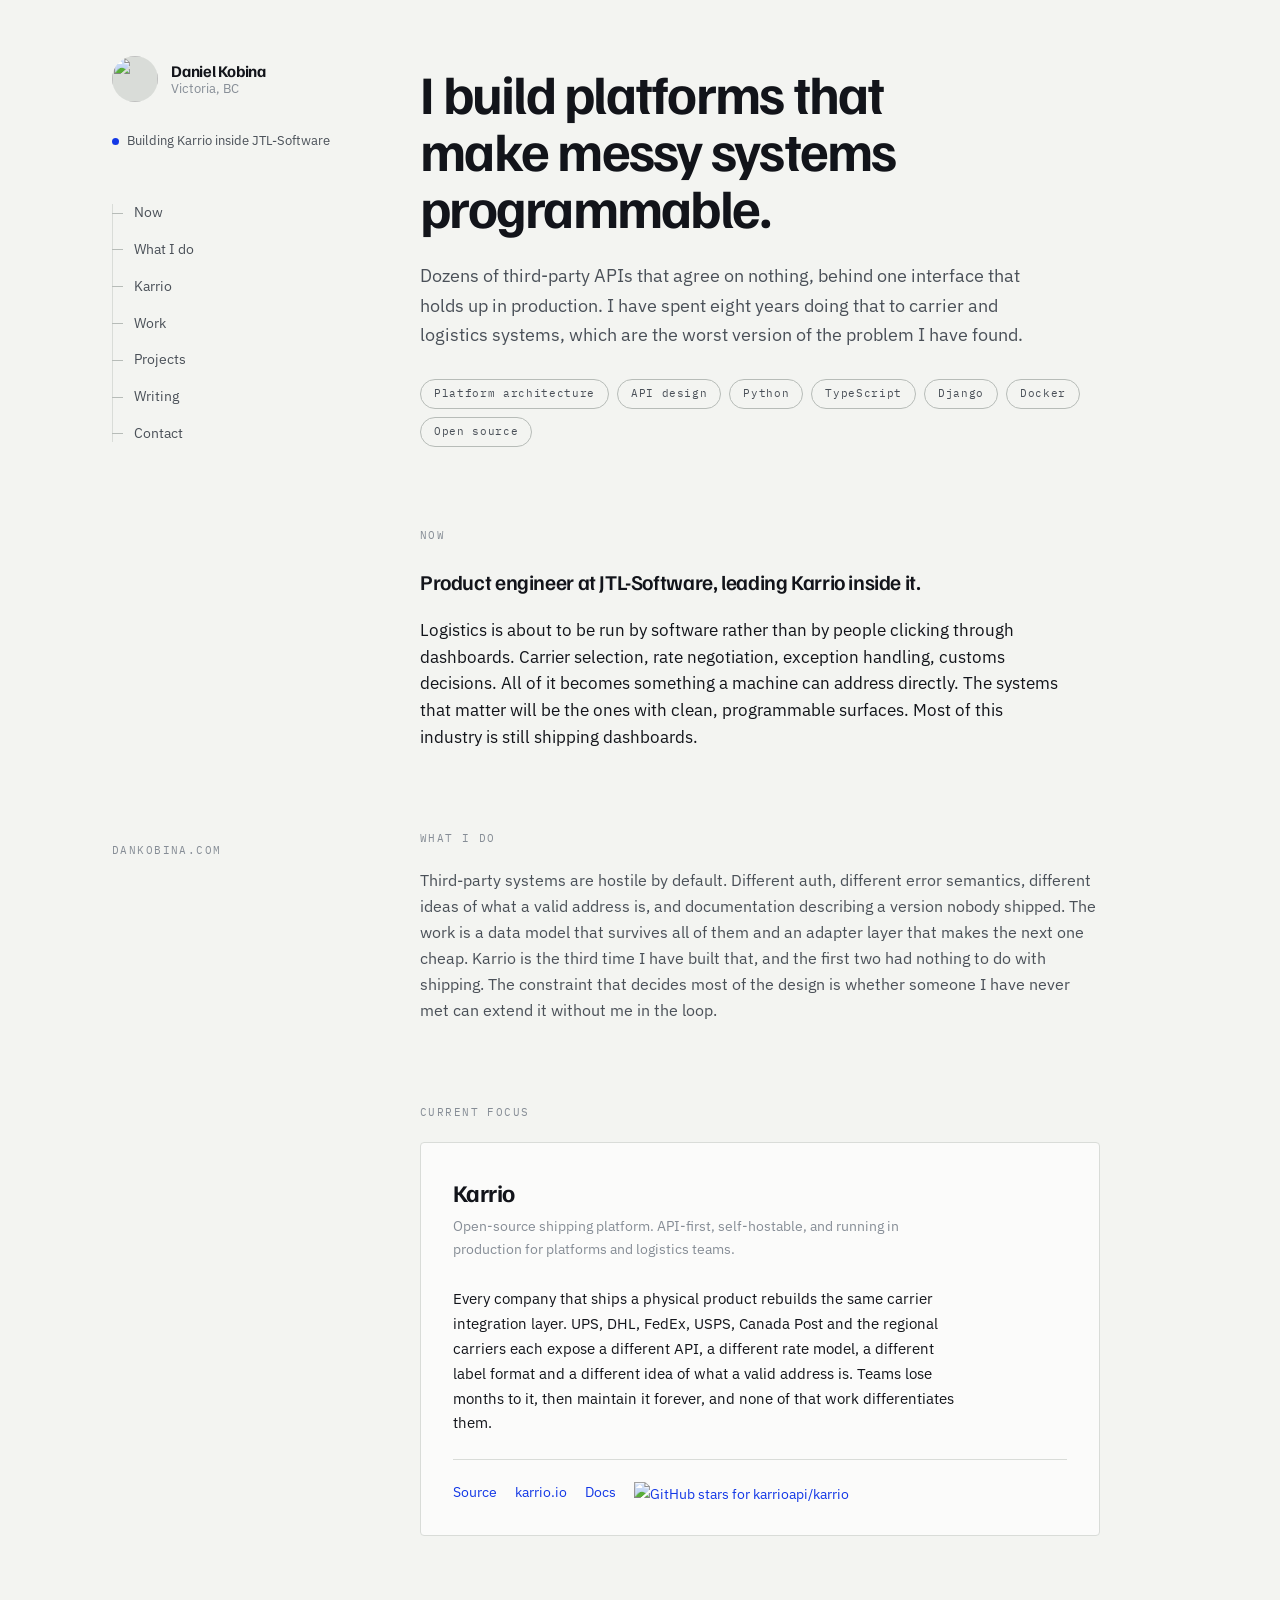
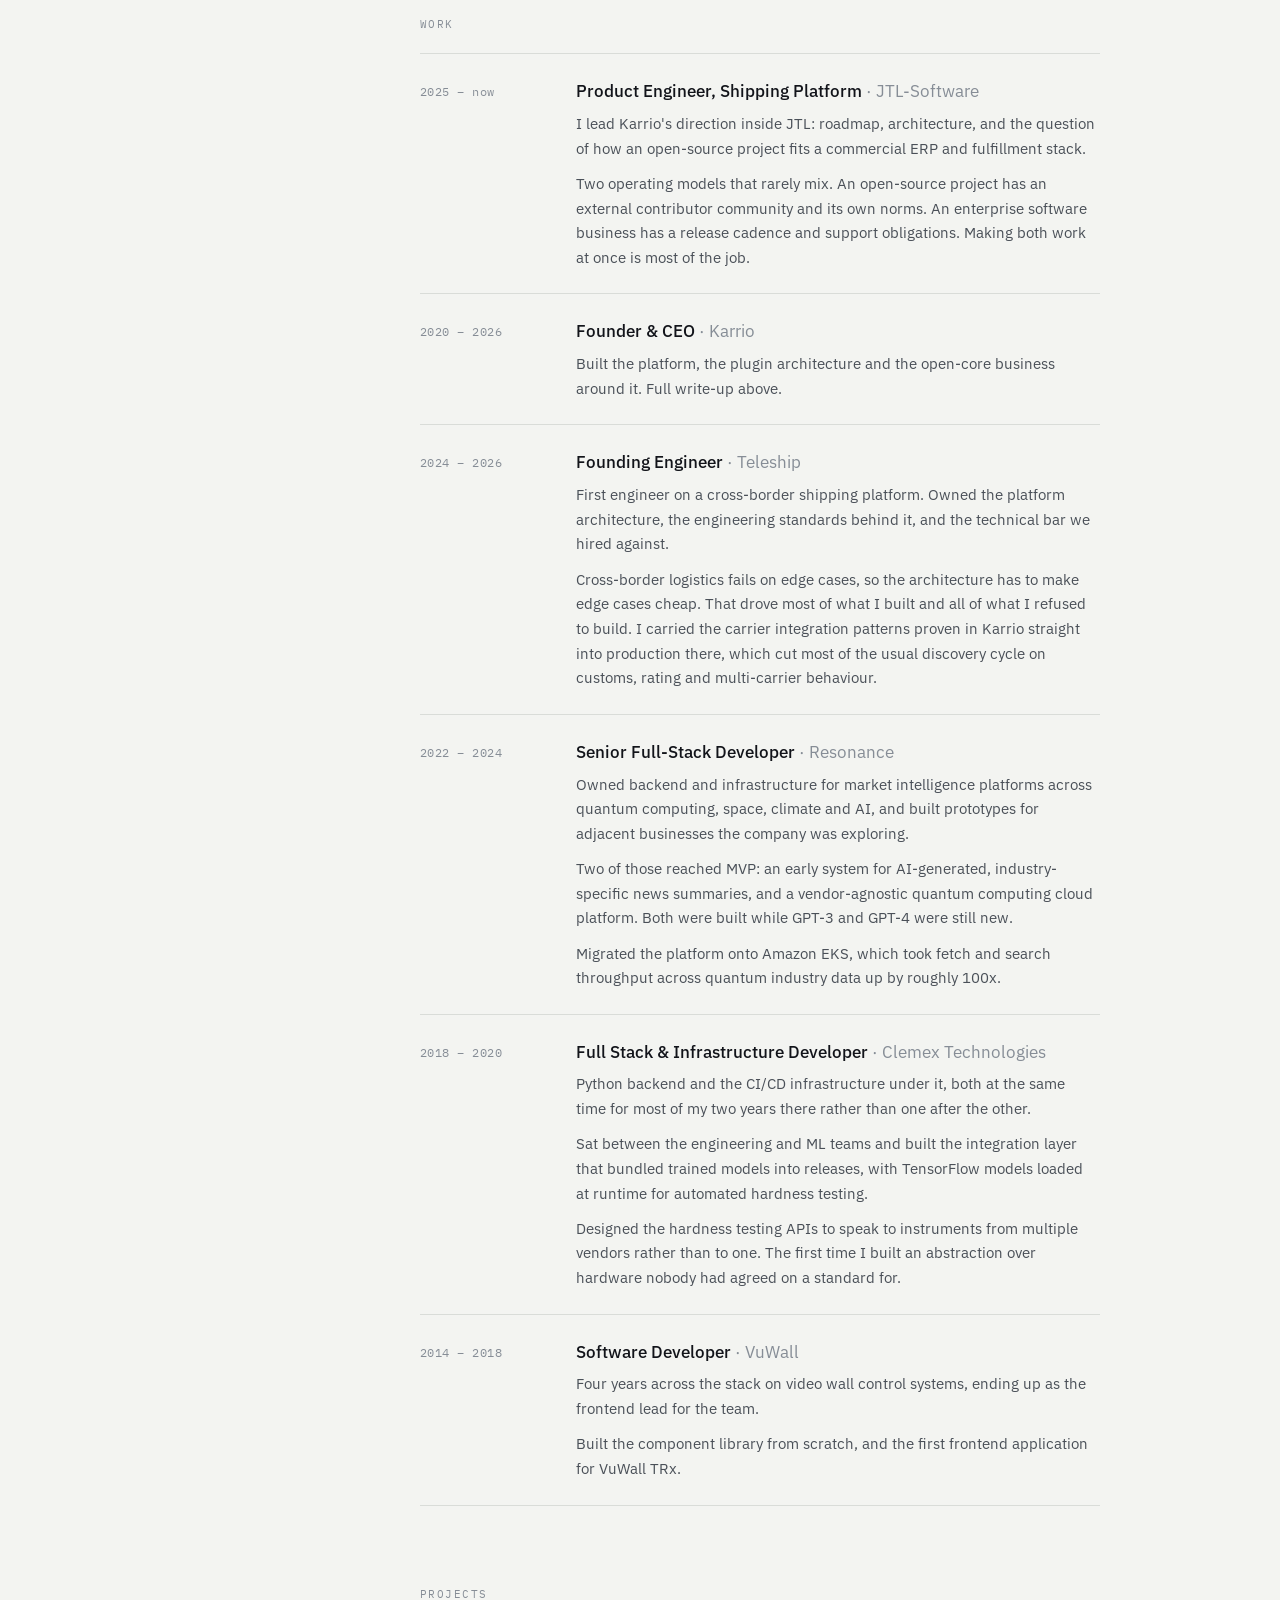
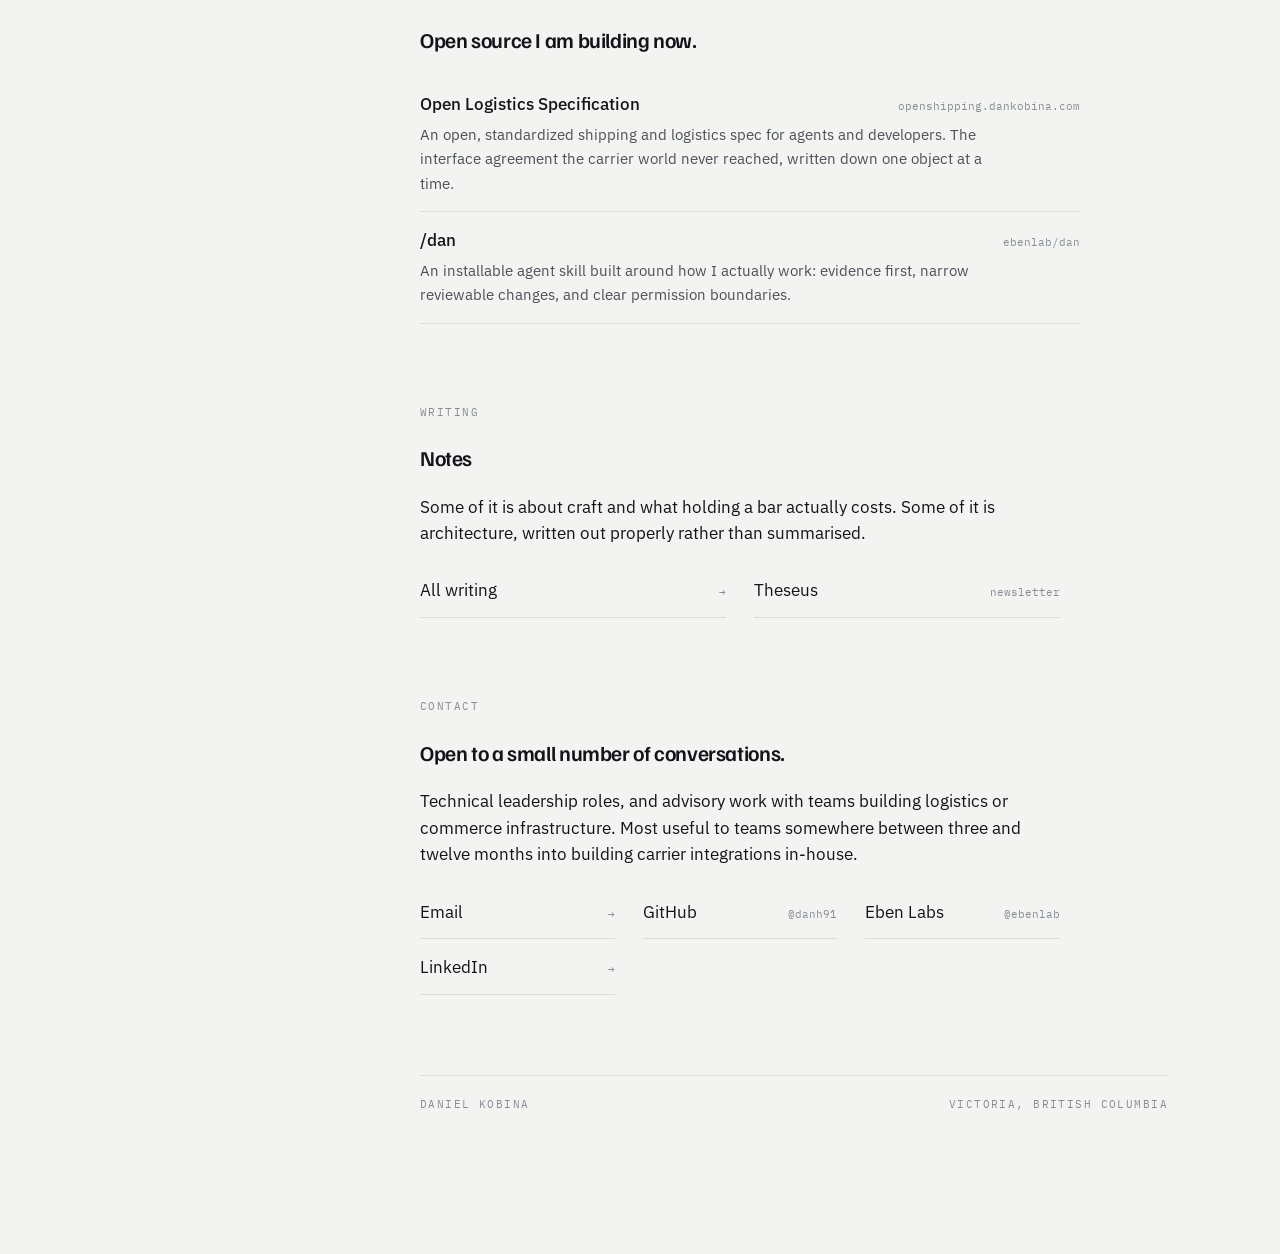
==== commit f3099c51: "site: drop the open core boundary paragraph" ====
--- a/index.html
+++ b/index.html
@@ -233,17 +233,7 @@
 }
 .case .sub { color: var(--ink-dim); font-size: .86rem; margin: 0 0 26px; }
 
-.beat { display: grid; grid-template-columns: 92px 1fr; gap: 0 24px; padding: 18px 0; border-top: 1px solid var(--rule); }
-.beat:first-of-type { border-top: none; padding-top: 0; }
-.beat > span {
-  color: var(--accent);
-  font-family: "IBM Plex Mono", ui-monospace, monospace;
-  font-size: 10px;
-  letter-spacing: .14em;
-  text-transform: uppercase;
-  padding-top: 5px;
-}
-.beat p { margin: 0; font-size: .96rem; max-width: 56ch; }
+.case .body { margin: 0; font-size: .96rem; max-width: 56ch; }
 
 .case .links {
   display: flex; flex-wrap: wrap; gap: 18px; align-items: center;
@@ -353,8 +343,6 @@
   section { padding-bottom: 60px; }
   .work li { grid-template-columns: 1fr; gap: 6px; }
   .work .when { padding-top: 0; }
-  .beat { grid-template-columns: 1fr; gap: 6px; }
-  .beat > span { padding-top: 0; }
   .case { padding: 24px 20px; }
 }
 </style>
@@ -416,15 +404,7 @@
         <h3>Karrio</h3>
         <p class="sub">Open-source shipping platform. API-first, self-hostable, and running in production for platforms and logistics teams.</p>
 
-        <div class="beat">
-          <span>Problem</span>
-          <p>Every company that ships a physical product rebuilds the same carrier integration layer. UPS, DHL, FedEx, USPS, Canada Post and the regional carriers each expose a different API, a different rate model, a different label format and a different idea of what a valid address is. Teams lose months to it, then maintain it forever, and none of that work differentiates them.</p>
-        </div>
-
-        <div class="beat">
-          <span>Boundary</span>
-          <p>The community edition is LGPL and useful on its own, self-hostable with no vendor in the path. The commercial tier covers multi-tenancy, rate limiting and orchestration: what an operator needs at scale and a single developer does not. That line is the business, and it is the decision I spent the most time on.</p>
-        </div>
+        <p class="body">Every company that ships a physical product rebuilds the same carrier integration layer. UPS, DHL, FedEx, USPS, Canada Post and the regional carriers each expose a different API, a different rate model, a different label format and a different idea of what a valid address is. Teams lose months to it, then maintain it forever, and none of that work differentiates them.</p>
 
         <div class="links">
           <a href="https://github.com/karrioapi/karrio">Source</a>
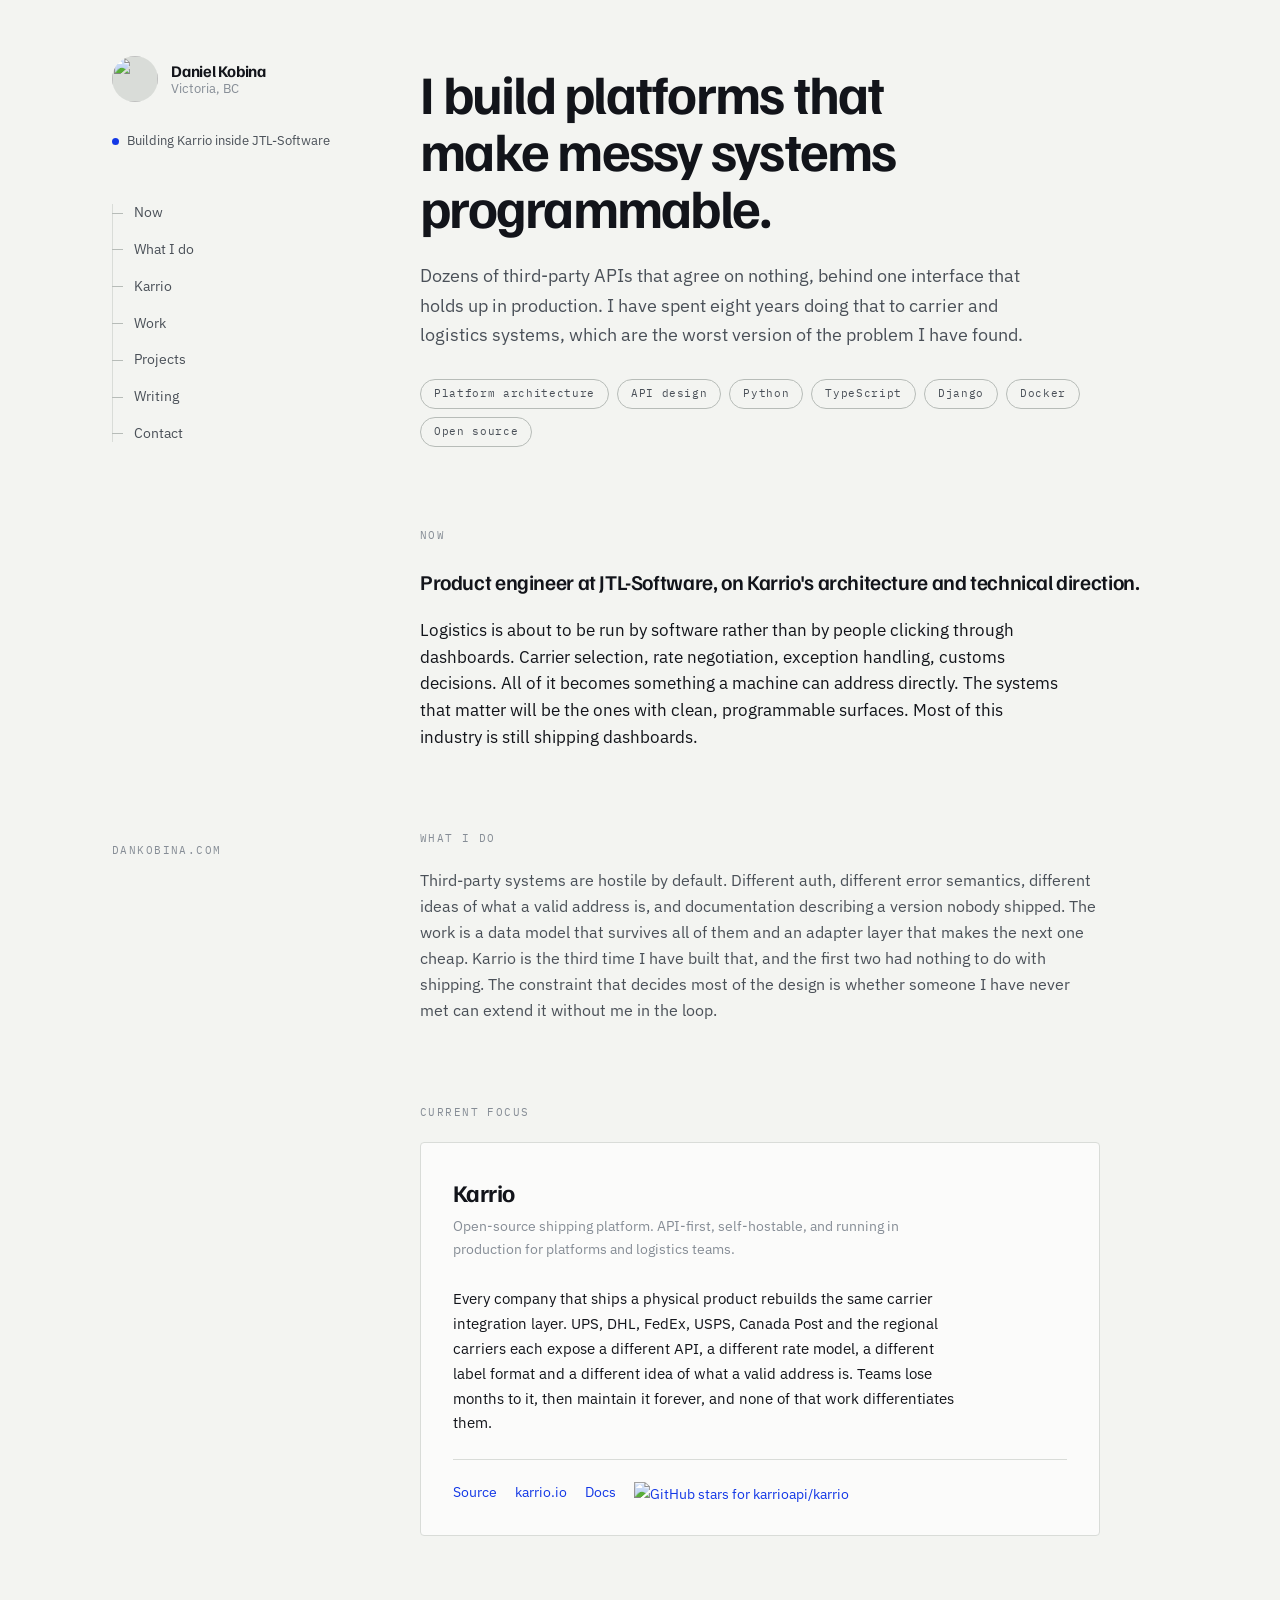
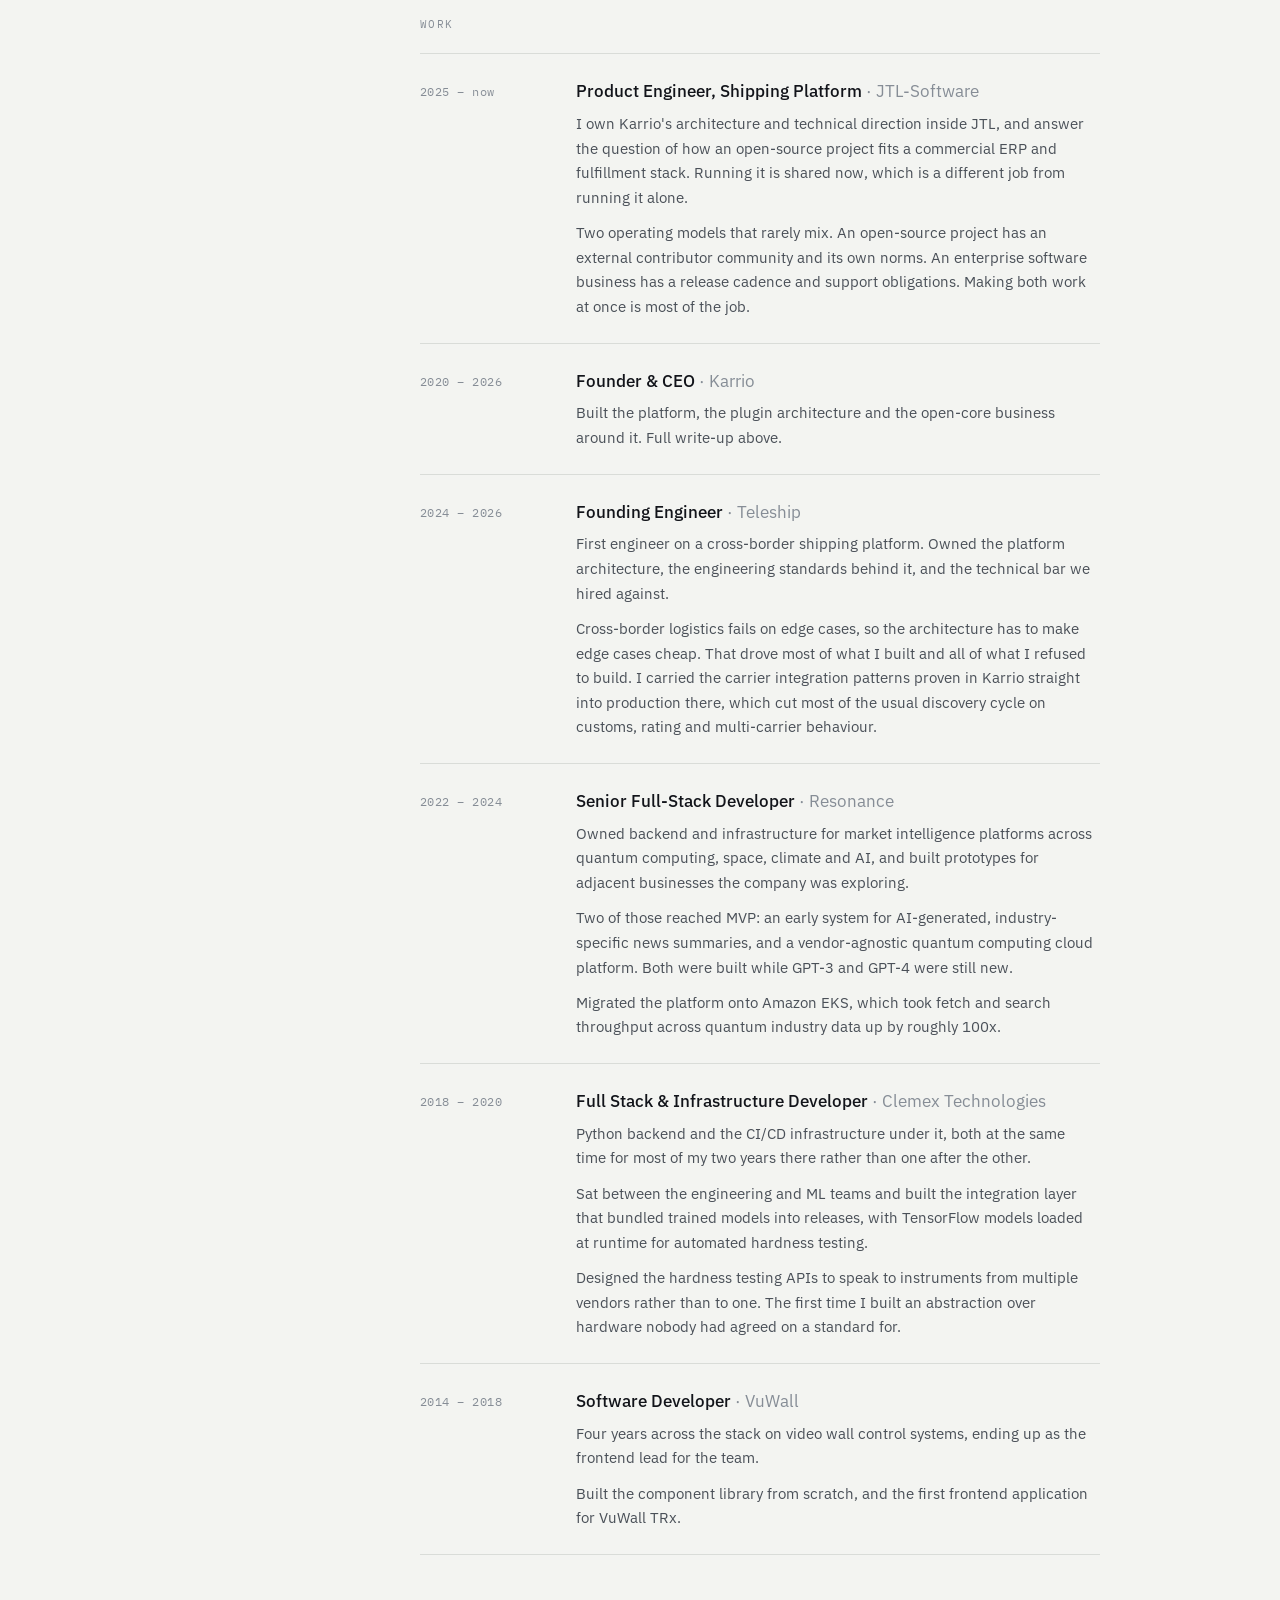
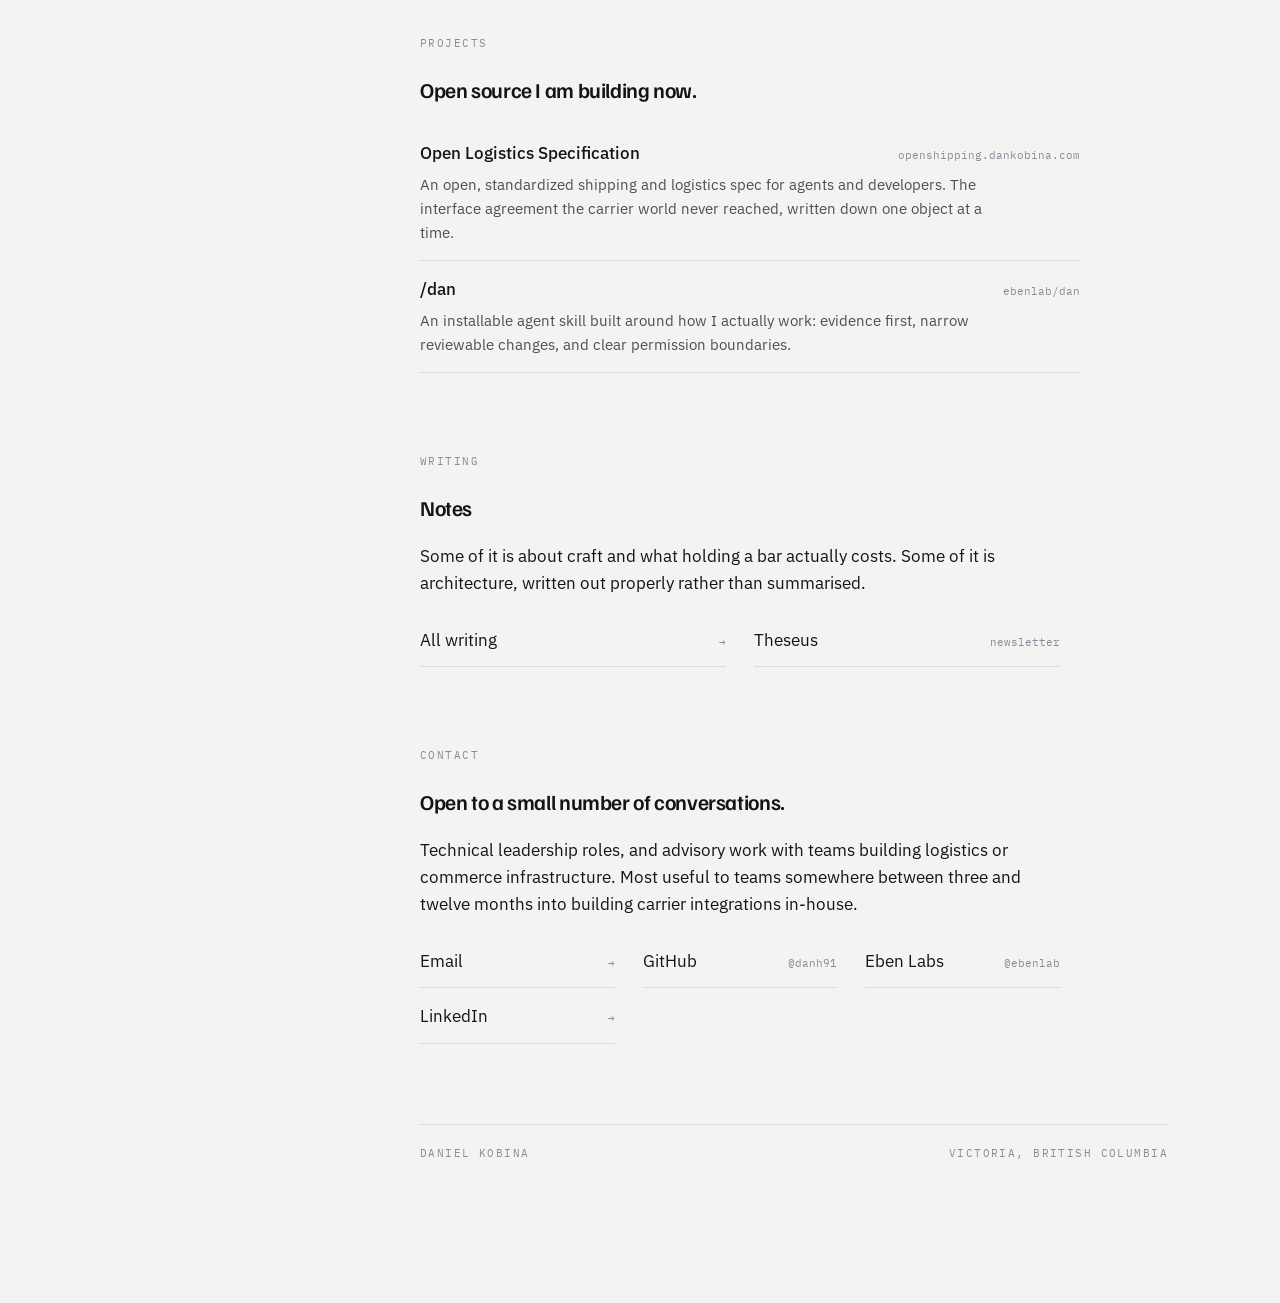
==== commit d63bd59a: "site: correct the JTL role, architecture rather than leading" ====
--- a/index.html
+++ b/index.html
@@ -389,7 +389,7 @@
 
     <section id="now">
       <span class="eyebrow mono">Now</span>
-      <h2>Product engineer at JTL-Software, leading Karrio inside it.</h2>
+      <h2>Product engineer at JTL-Software, on Karrio's architecture and technical direction.</h2>
       <p>Logistics is about to be run by software rather than by people clicking through dashboards. Carrier selection, rate negotiation, exception handling, customs decisions. All of it becomes something a machine can address directly. The systems that matter will be the ones with clean, programmable surfaces. Most of this industry is still shipping dashboards.</p>
     </section>
 
@@ -423,7 +423,7 @@
           <div>
             <div class="role">Product Engineer, Shipping Platform <em>&middot; JTL-Software</em></div>
             <div class="note">
-              <p>I lead Karrio's direction inside JTL: roadmap, architecture, and the question of how an open-source project fits a commercial ERP and fulfillment stack.</p>
+              <p>I own Karrio's architecture and technical direction inside JTL, and answer the question of how an open-source project fits a commercial ERP and fulfillment stack. Running it is shared now, which is a different job from running it alone.</p>
               <p>Two operating models that rarely mix. An open-source project has an external contributor community and its own norms. An enterprise software business has a release cadence and support obligations. Making both work at once is most of the job.</p>
             </div>
           </div>
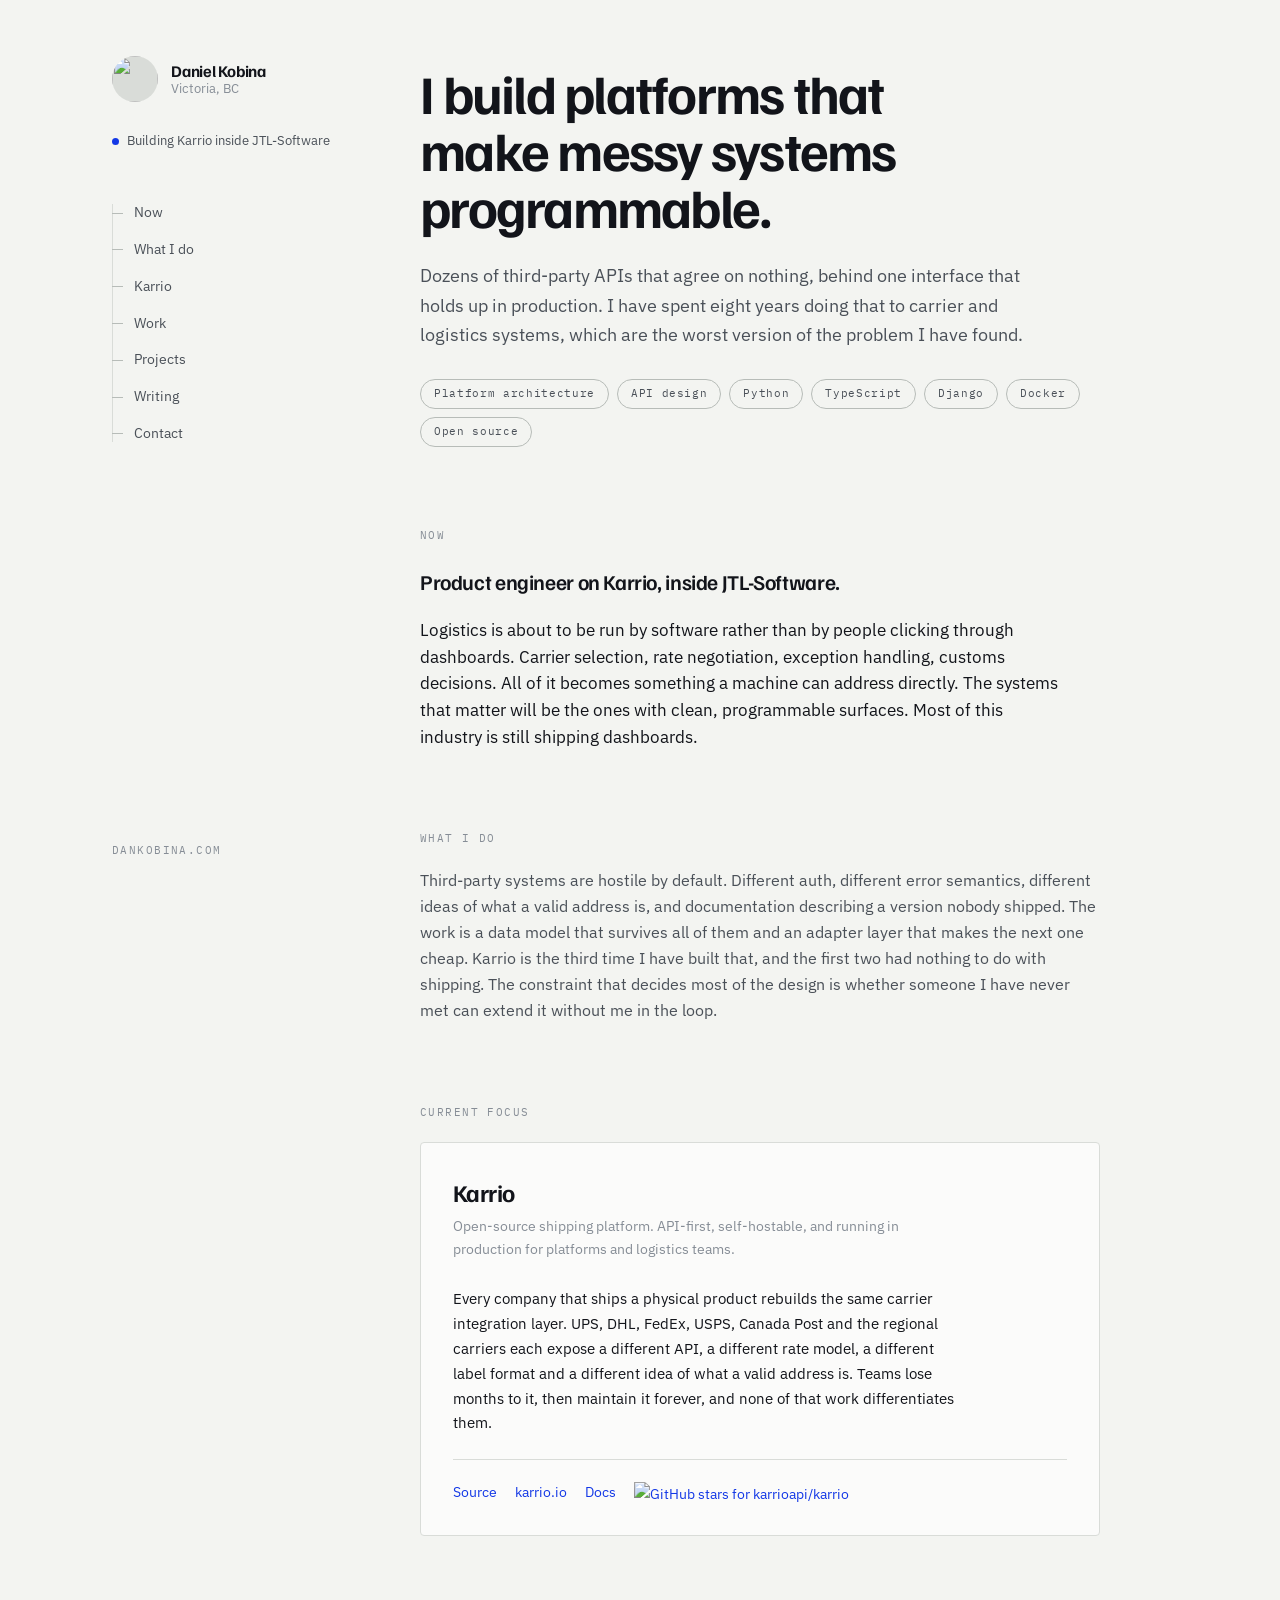
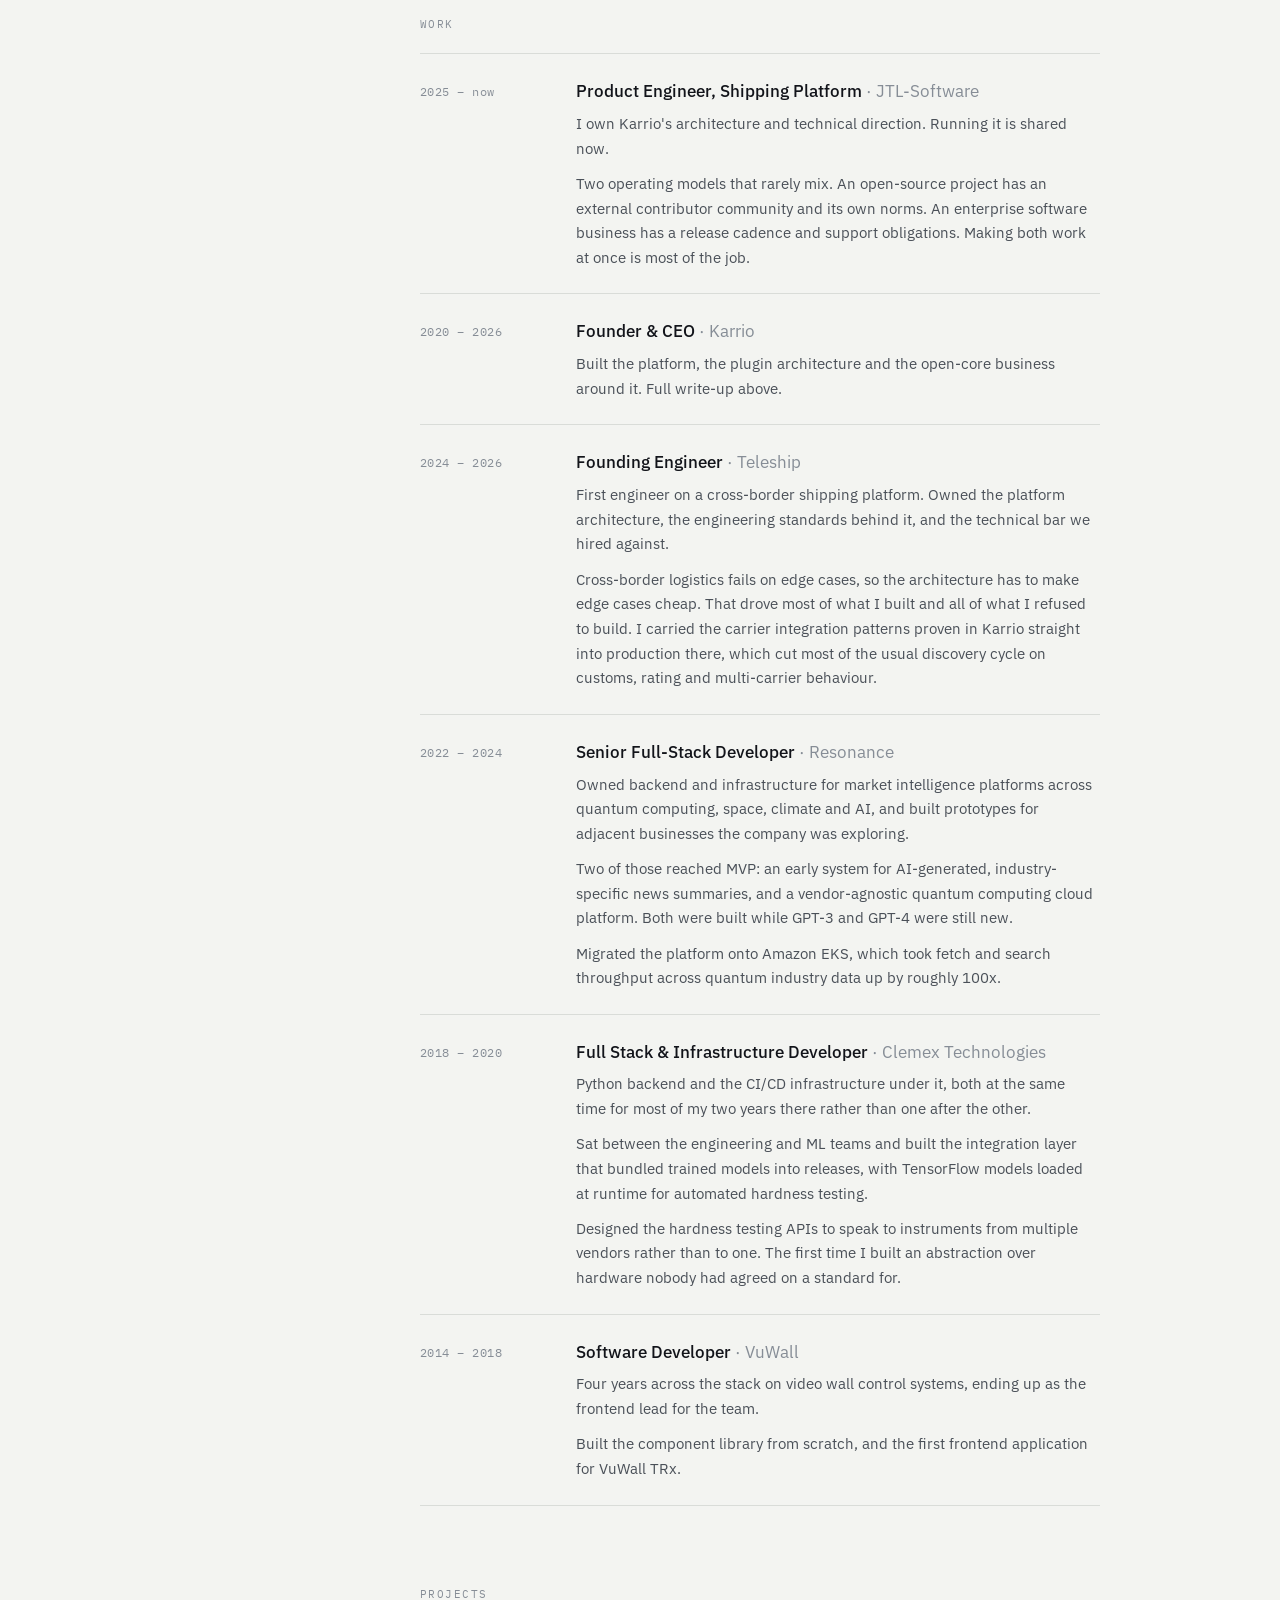
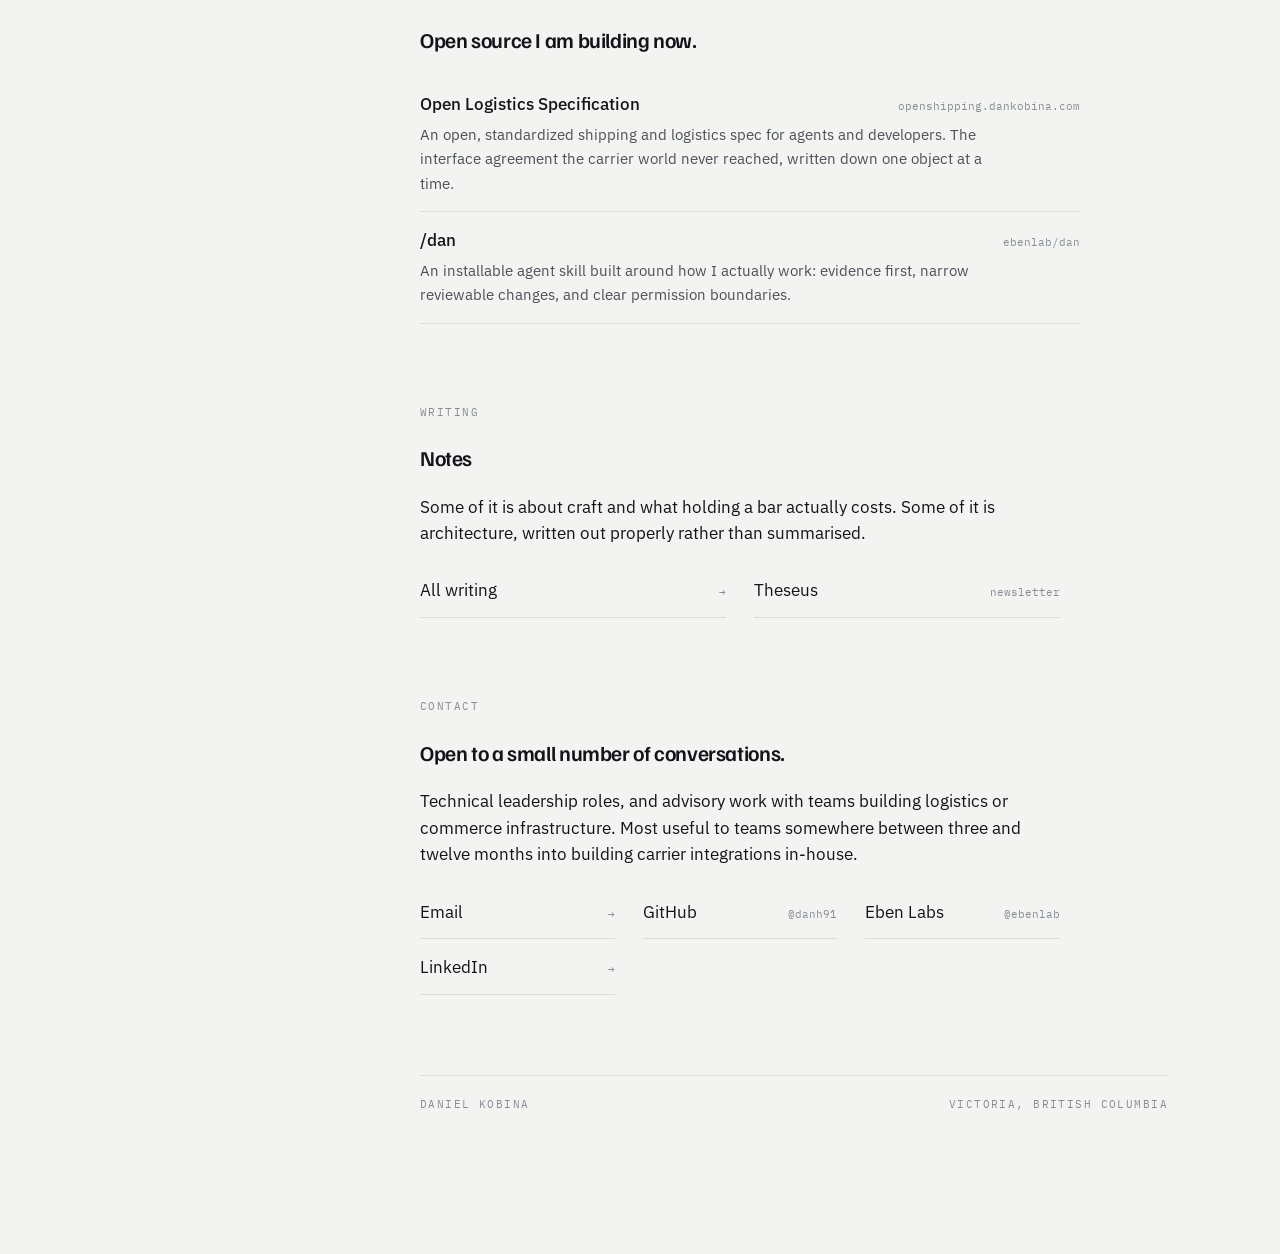
==== commit c2ff10cf: "site: shorter JTL lines" ====
--- a/index.html
+++ b/index.html
@@ -389,7 +389,7 @@
 
     <section id="now">
       <span class="eyebrow mono">Now</span>
-      <h2>Product engineer at JTL-Software, on Karrio's architecture and technical direction.</h2>
+      <h2>Product engineer on Karrio, inside JTL-Software.</h2>
       <p>Logistics is about to be run by software rather than by people clicking through dashboards. Carrier selection, rate negotiation, exception handling, customs decisions. All of it becomes something a machine can address directly. The systems that matter will be the ones with clean, programmable surfaces. Most of this industry is still shipping dashboards.</p>
     </section>
 
@@ -423,7 +423,7 @@
           <div>
             <div class="role">Product Engineer, Shipping Platform <em>&middot; JTL-Software</em></div>
             <div class="note">
-              <p>I own Karrio's architecture and technical direction inside JTL, and answer the question of how an open-source project fits a commercial ERP and fulfillment stack. Running it is shared now, which is a different job from running it alone.</p>
+              <p>I own Karrio's architecture and technical direction. Running it is shared now.</p>
               <p>Two operating models that rarely mix. An open-source project has an external contributor community and its own norms. An enterprise software business has a release cadence and support obligations. Making both work at once is most of the job.</p>
             </div>
           </div>
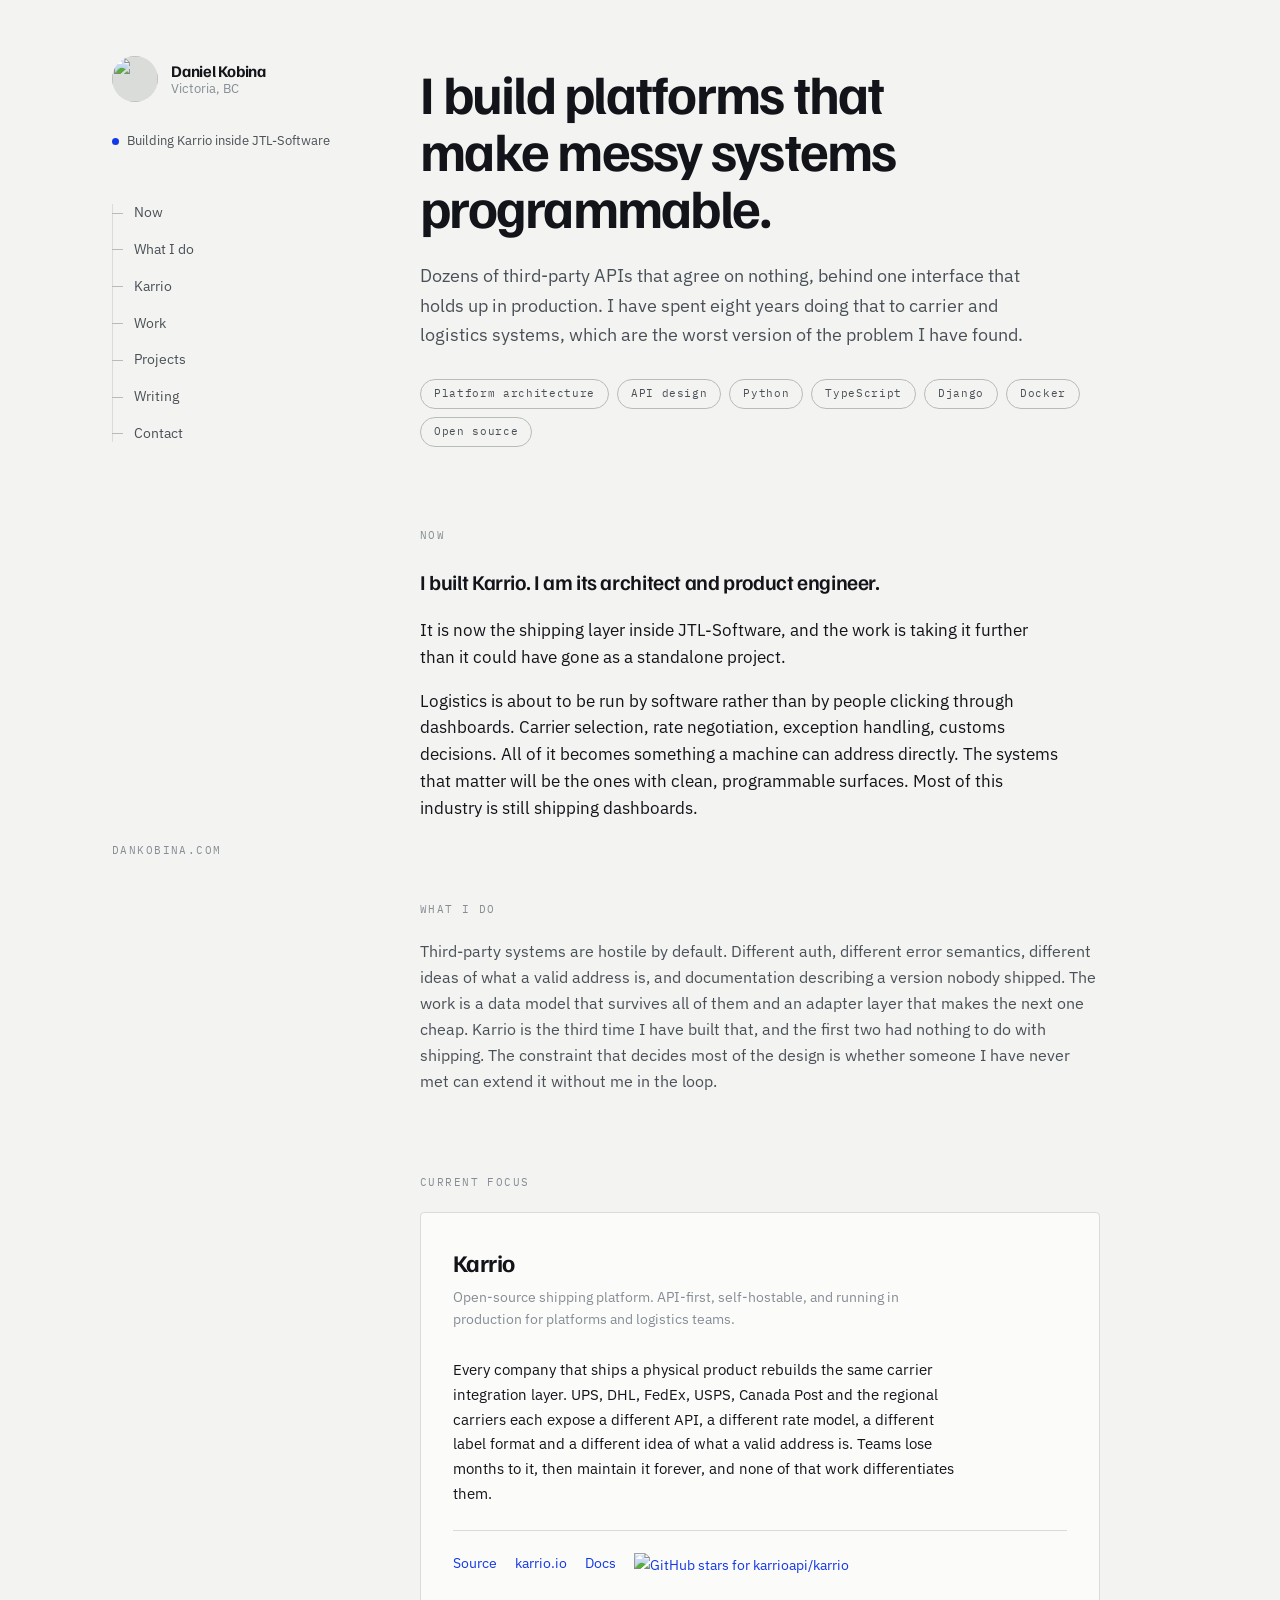
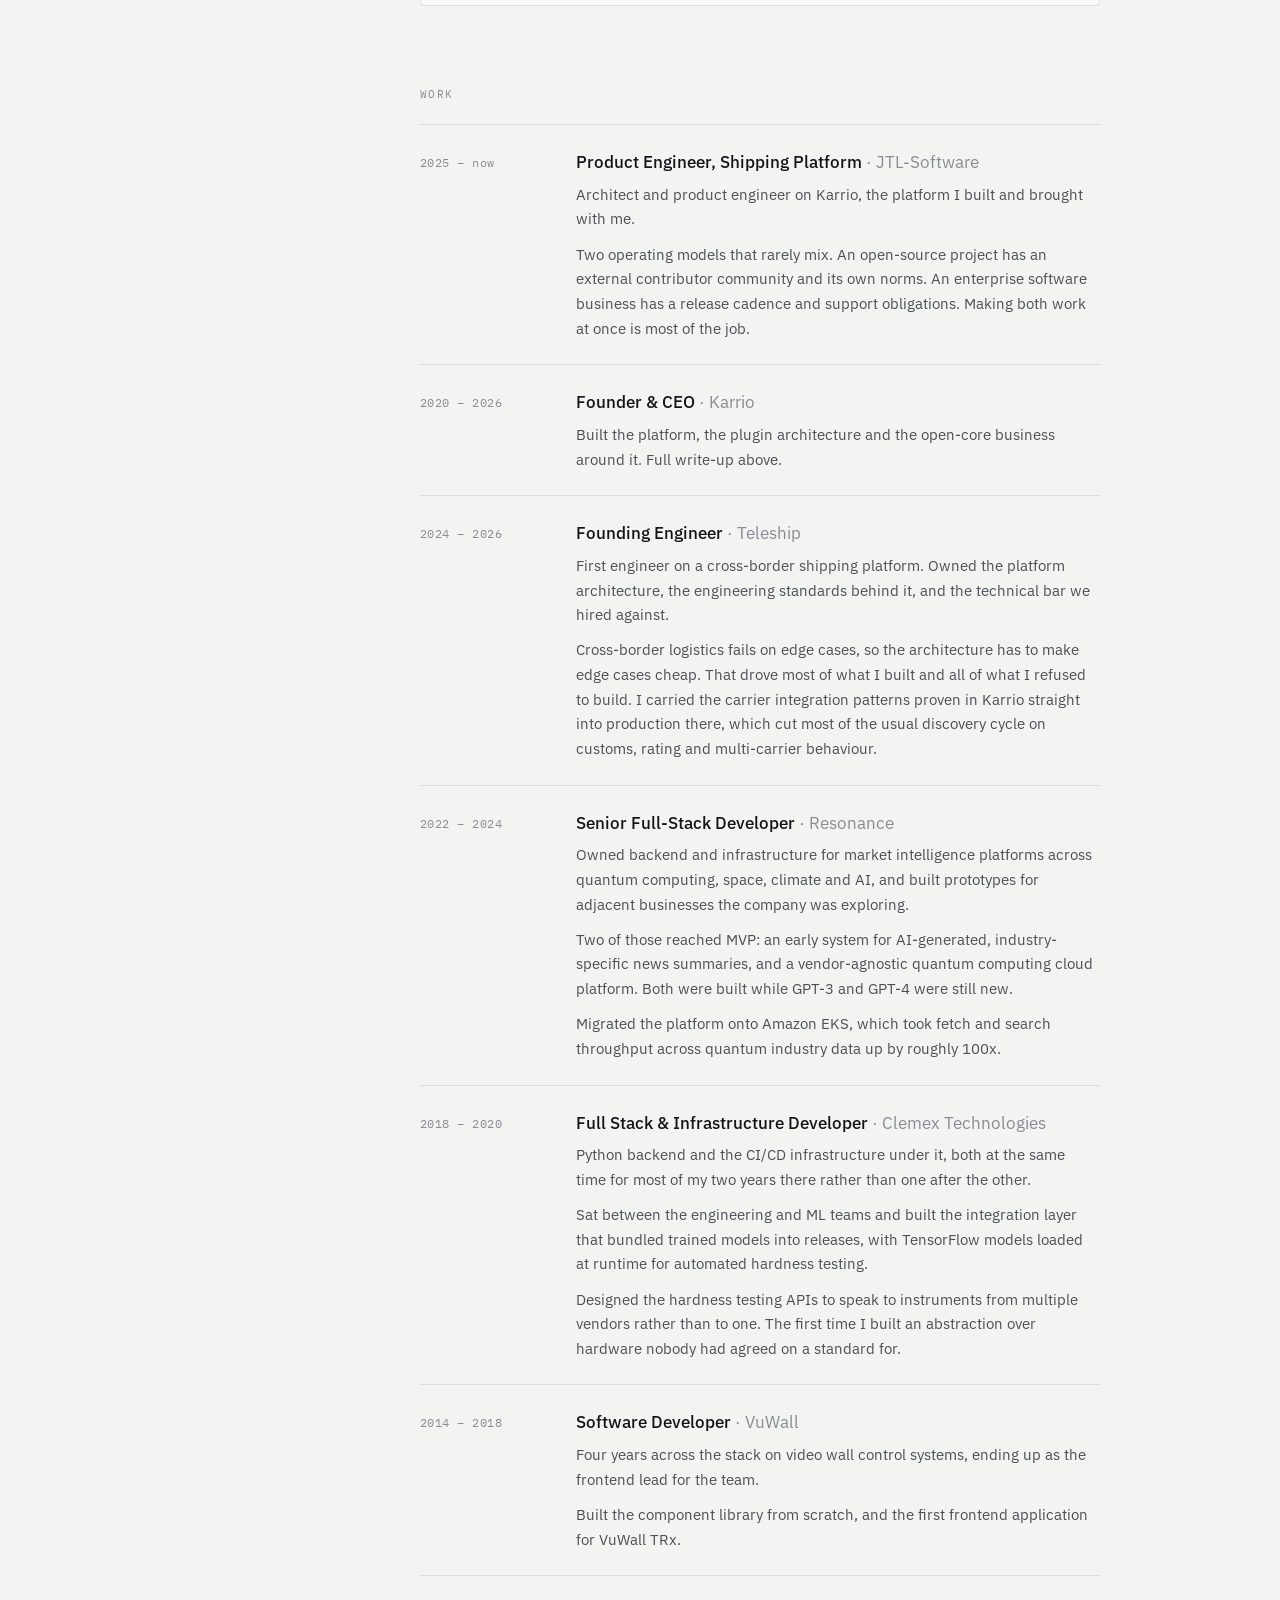
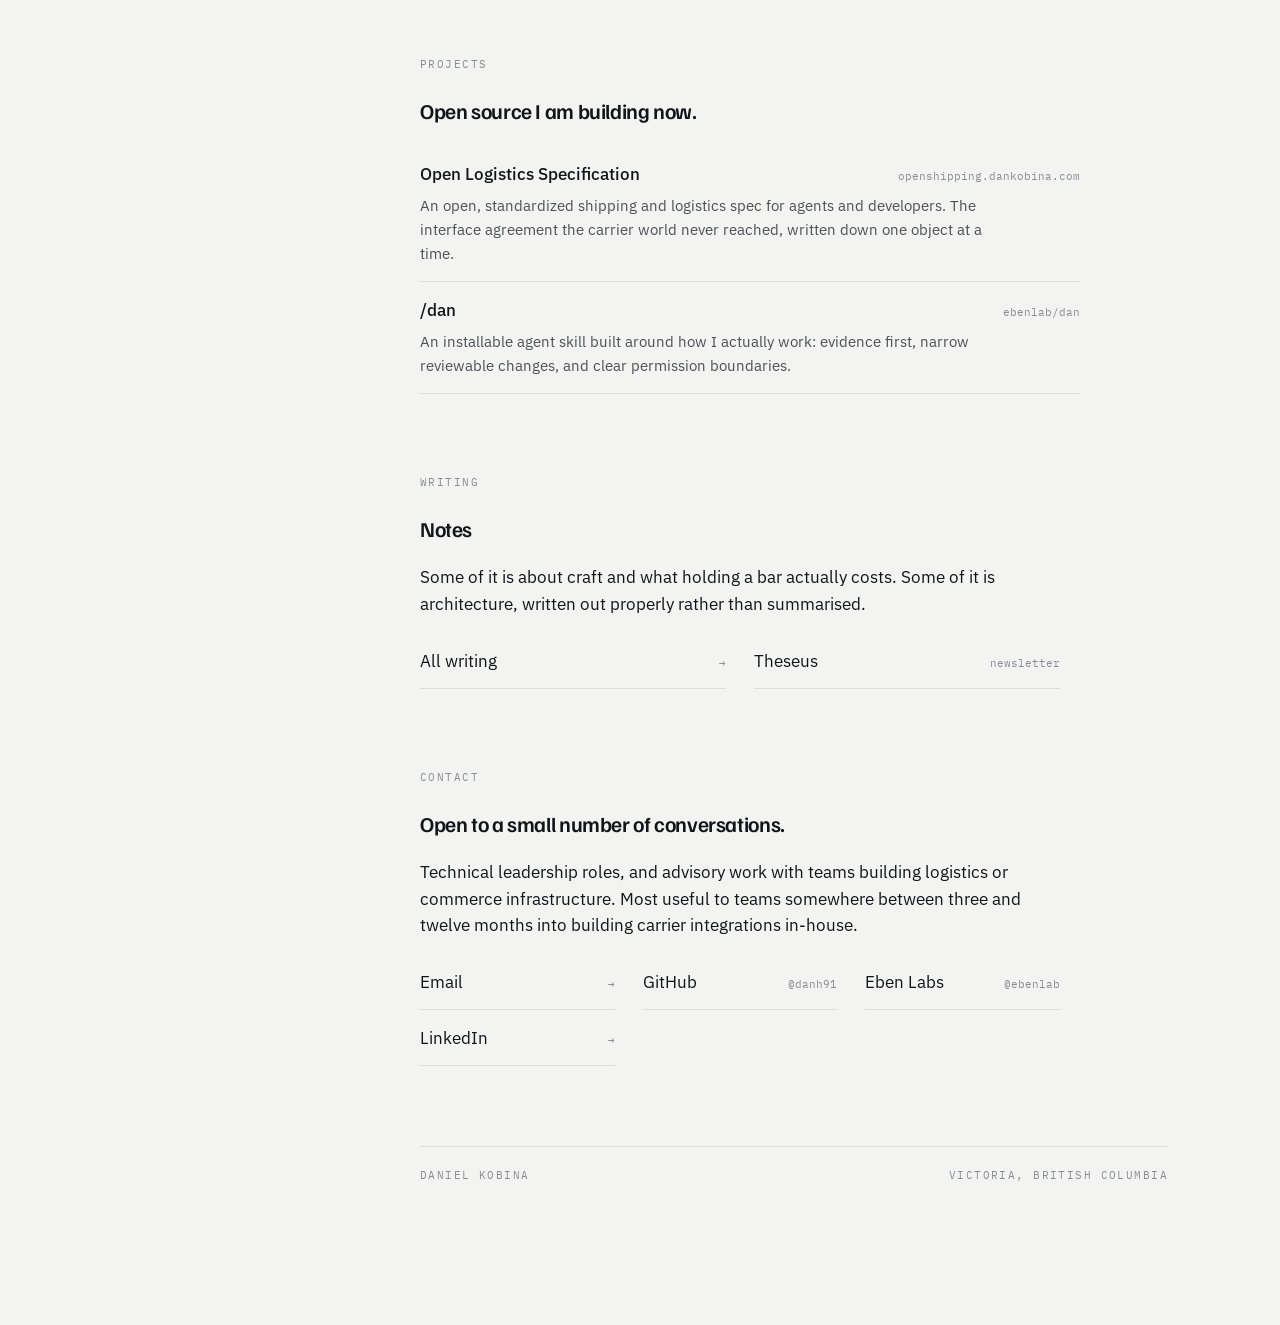
==== commit 3875fa88: "site: lead with building Karrio" ====
--- a/index.html
+++ b/index.html
@@ -389,7 +389,8 @@
 
     <section id="now">
       <span class="eyebrow mono">Now</span>
-      <h2>Product engineer on Karrio, inside JTL-Software.</h2>
+      <h2>I built Karrio. I am its architect and product engineer.</h2>
+      <p>It is now the shipping layer inside JTL-Software, and the work is taking it further than it could have gone as a standalone project.</p>
       <p>Logistics is about to be run by software rather than by people clicking through dashboards. Carrier selection, rate negotiation, exception handling, customs decisions. All of it becomes something a machine can address directly. The systems that matter will be the ones with clean, programmable surfaces. Most of this industry is still shipping dashboards.</p>
     </section>
 
@@ -423,7 +424,7 @@
           <div>
             <div class="role">Product Engineer, Shipping Platform <em>&middot; JTL-Software</em></div>
             <div class="note">
-              <p>I own Karrio's architecture and technical direction. Running it is shared now.</p>
+              <p>Architect and product engineer on Karrio, the platform I built and brought with me.</p>
               <p>Two operating models that rarely mix. An open-source project has an external contributor community and its own norms. An enterprise software business has a release cadence and support obligations. Making both work at once is most of the job.</p>
             </div>
           </div>
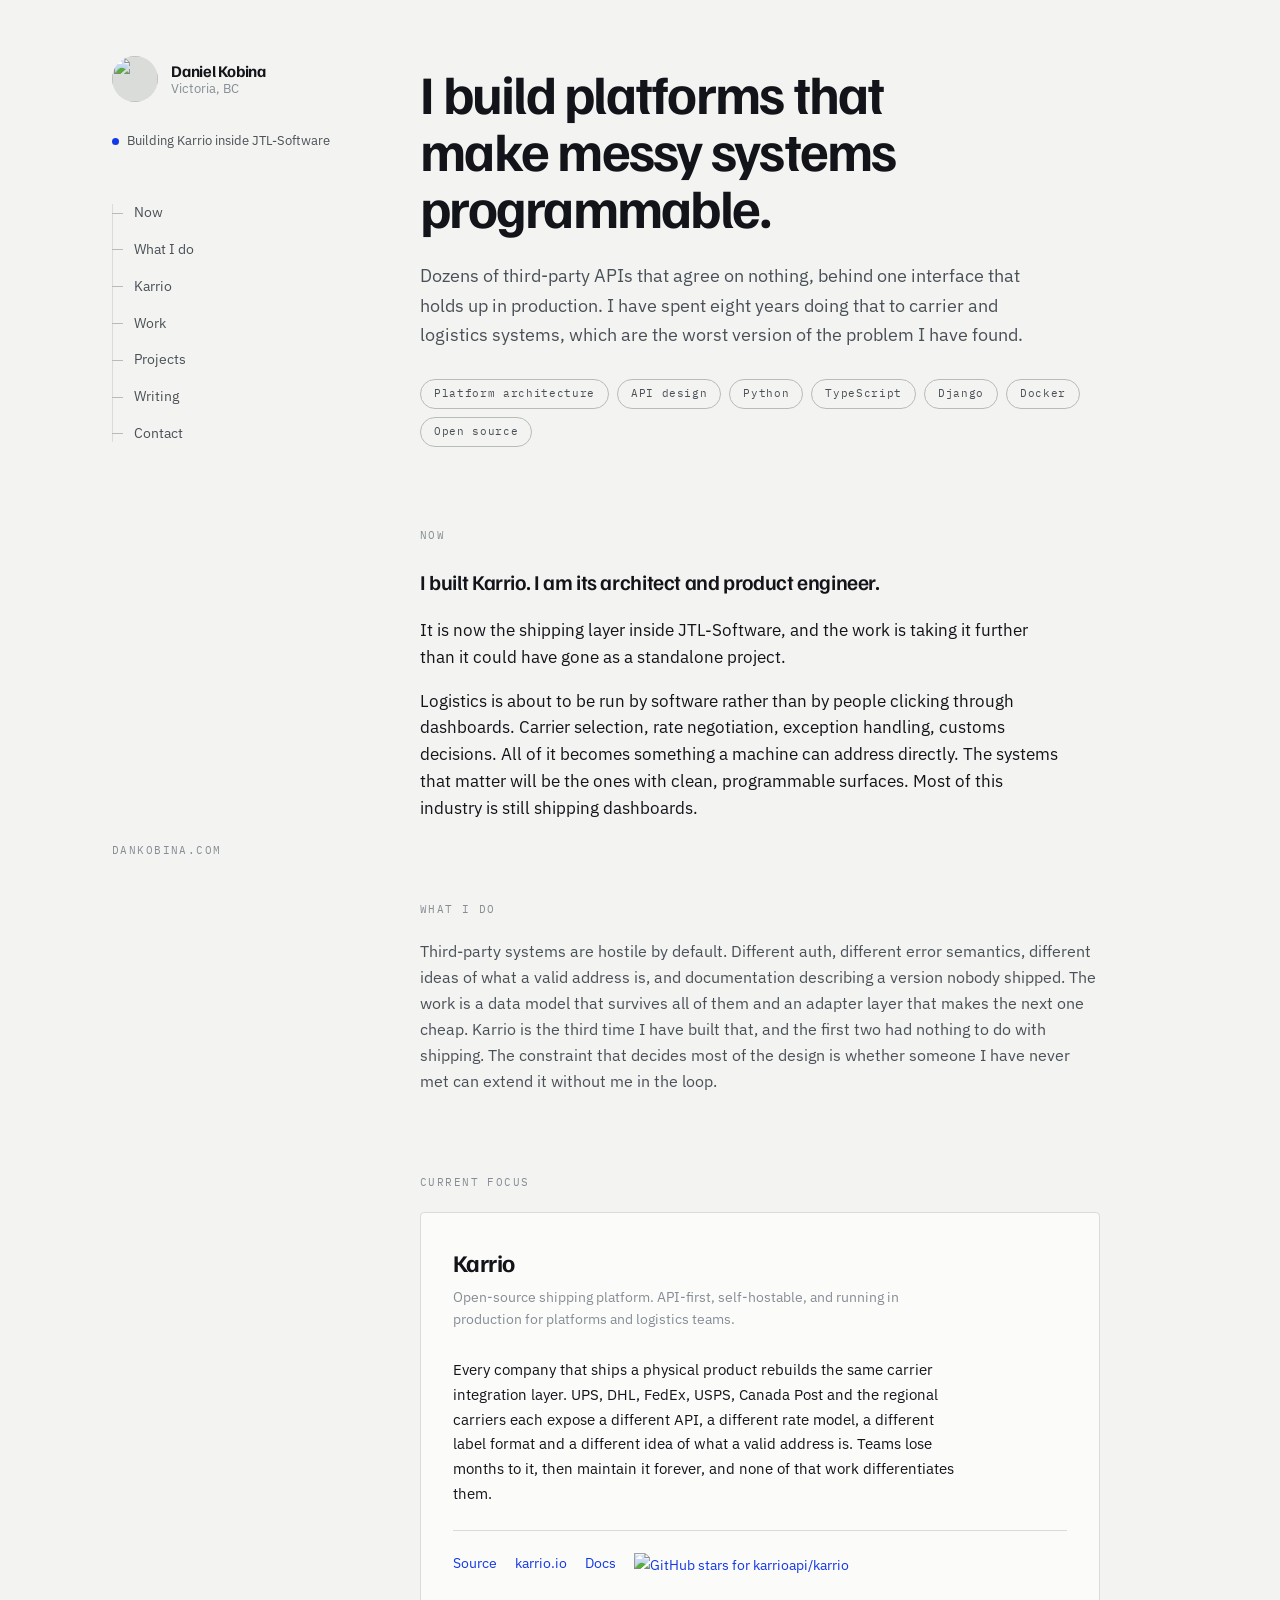
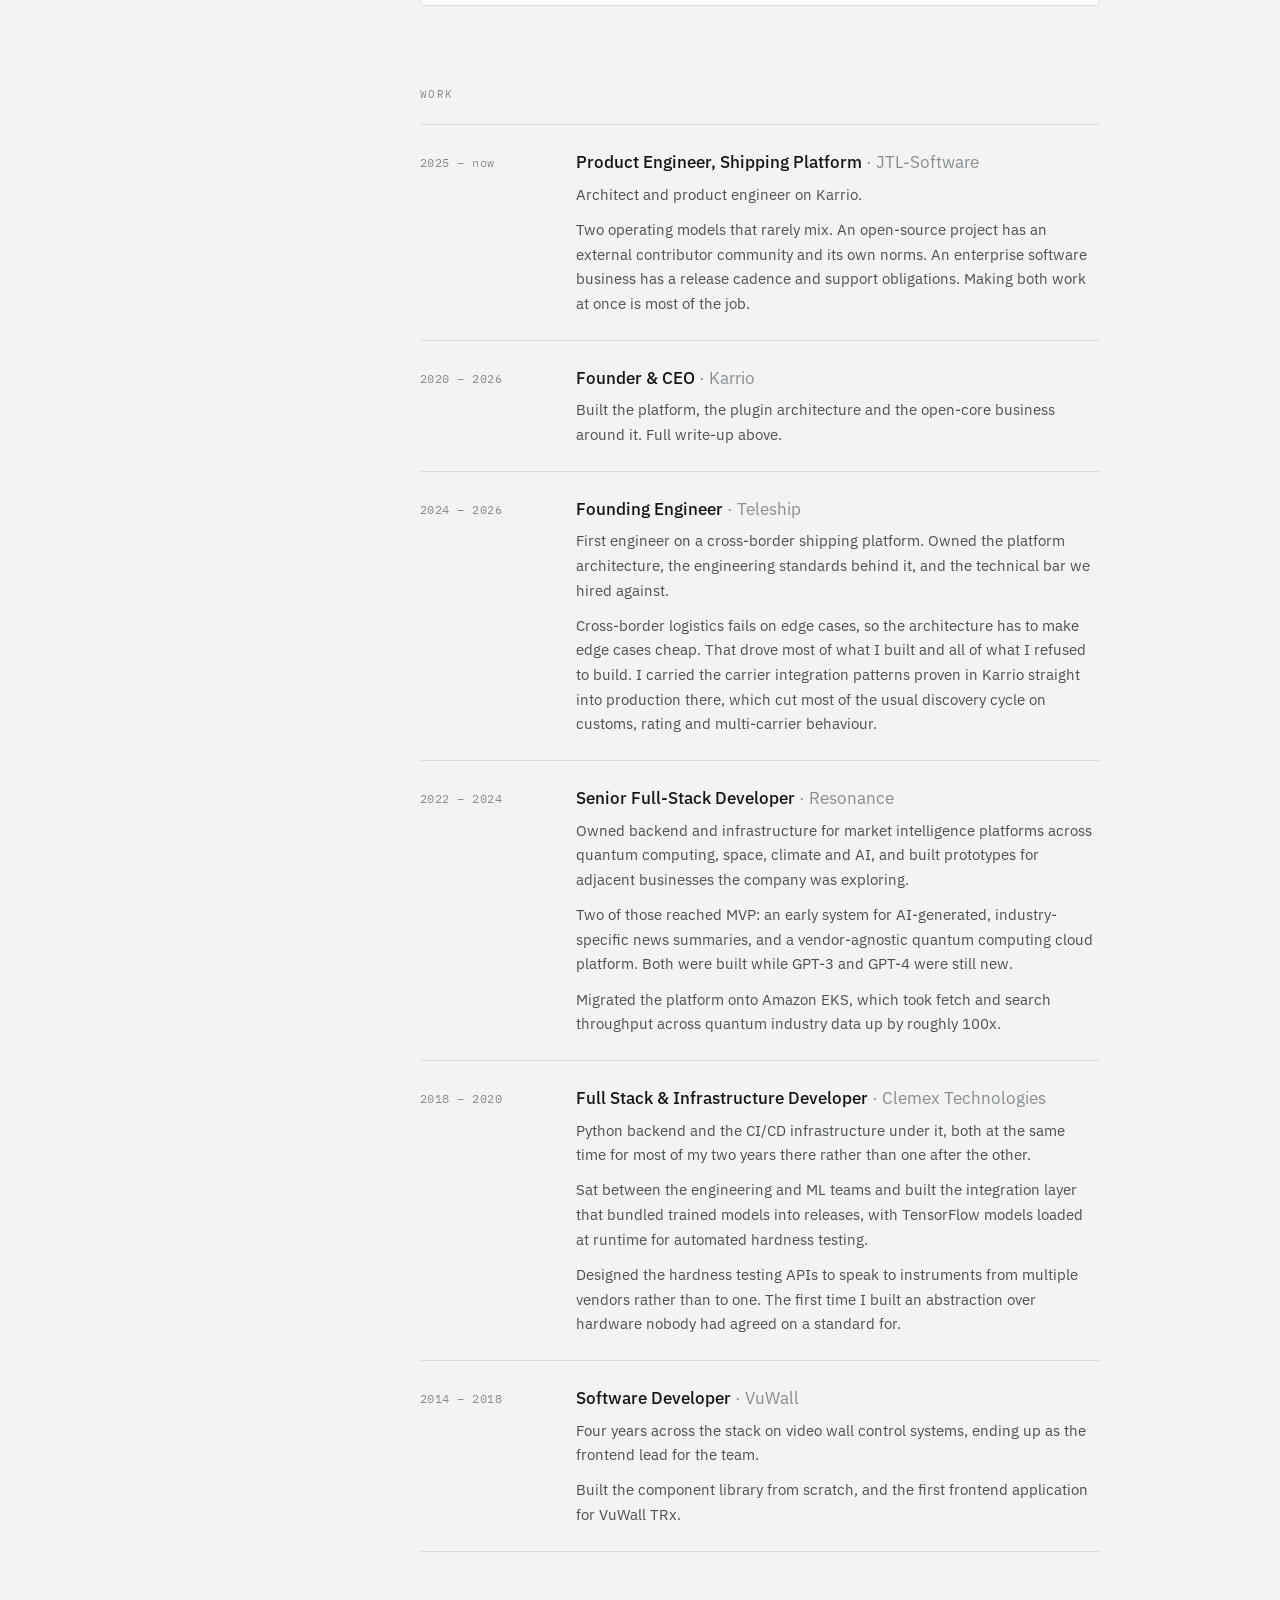
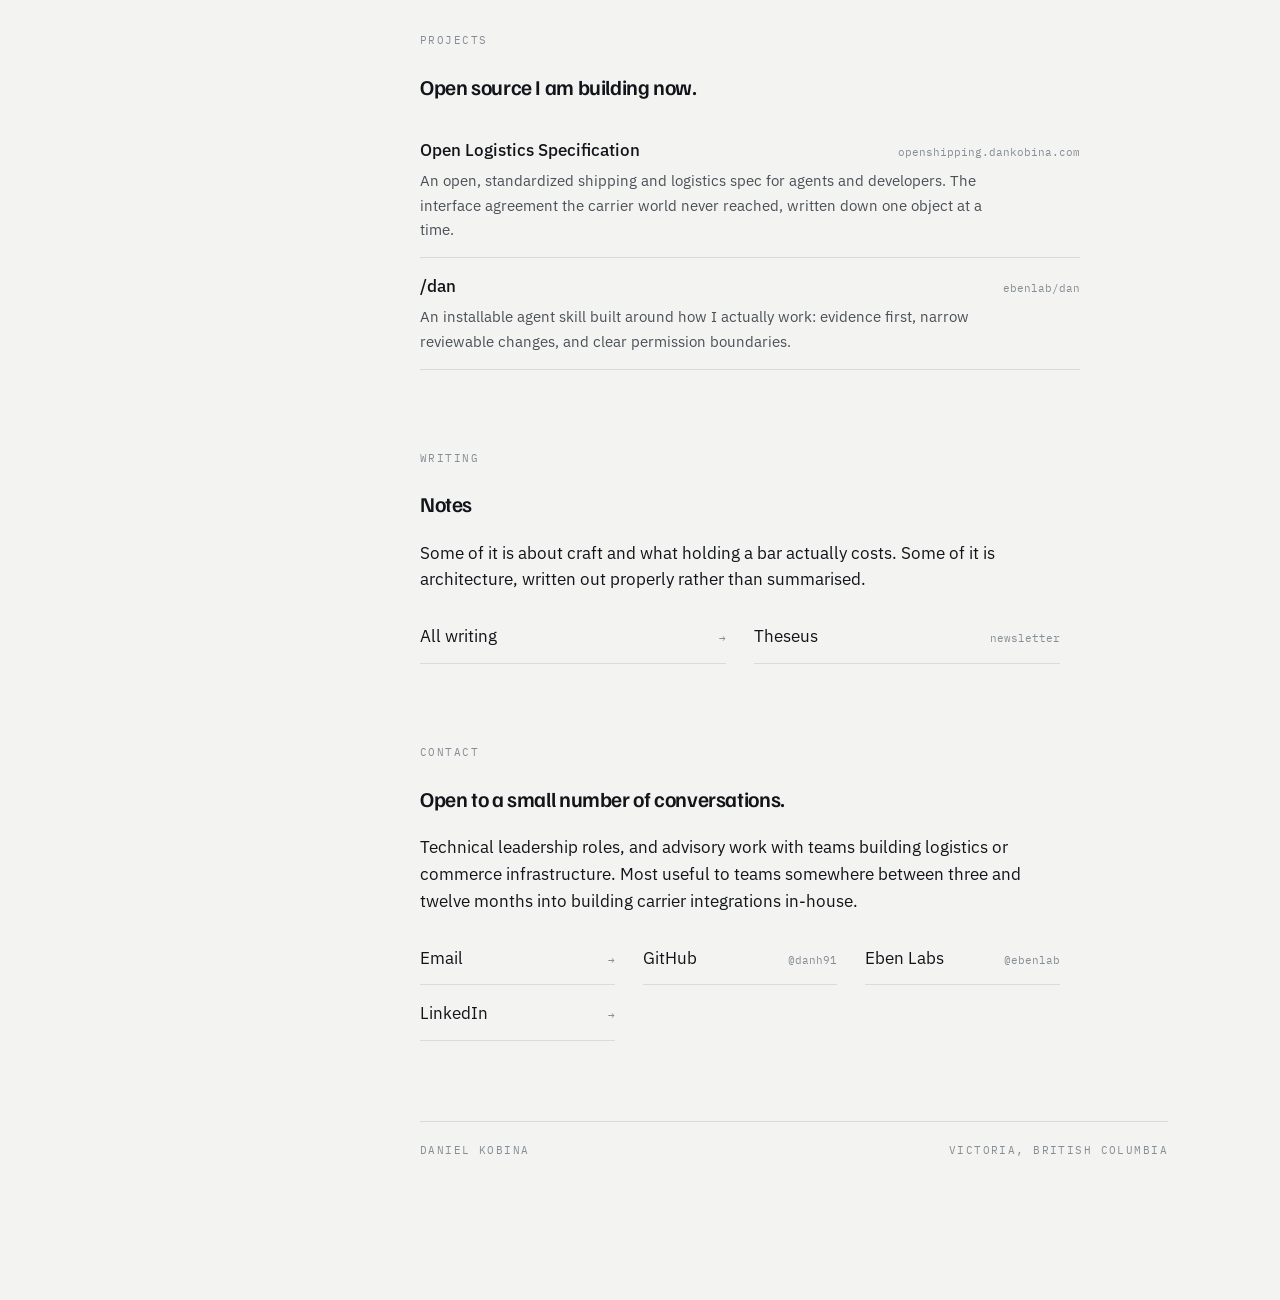
==== commit d61df7e2: "site: trim JTL note" ====
--- a/index.html
+++ b/index.html
@@ -424,7 +424,7 @@
           <div>
             <div class="role">Product Engineer, Shipping Platform <em>&middot; JTL-Software</em></div>
             <div class="note">
-              <p>Architect and product engineer on Karrio, the platform I built and brought with me.</p>
+              <p>Architect and product engineer on Karrio.</p>
               <p>Two operating models that rarely mix. An open-source project has an external contributor community and its own norms. An enterprise software business has a release cadence and support obligations. Making both work at once is most of the job.</p>
             </div>
           </div>
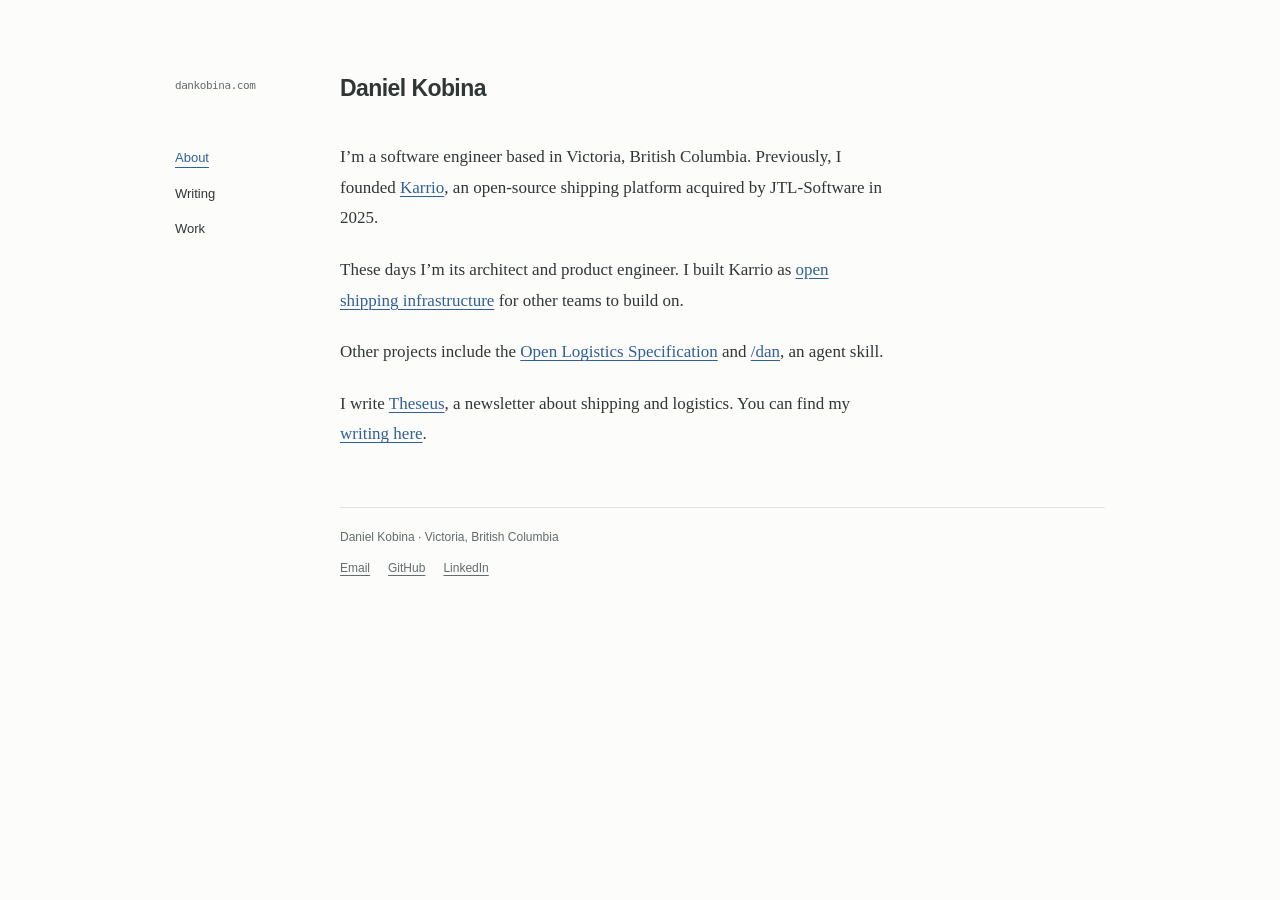
==== commit c85a6a54: "feat: simplify personal site into About, Writing and Work pages" ====
--- a/index.html
+++ b/index.html
@@ -1,538 +1,45 @@
 <!doctype html>
 <html lang="en">
 <head>
-<meta charset="utf-8">
-<meta name="viewport" content="width=device-width, initial-scale=1">
-<title>Daniel Kobina</title>
-<meta name="description" content="Platform and integration architecture. I build systems that make messy third-party APIs programmable. Founder of Karrio, open-source shipping infrastructure, now built inside JTL-Software.">
-<link rel="canonical" href="https://dankobina.com/">
-
-<meta property="og:type" content="website">
-<meta property="og:url" content="https://dankobina.com/">
-<meta property="og:title" content="Daniel Kobina">
-<meta property="og:description" content="Platform and integration architecture. I build systems that make messy third-party APIs programmable. Founder of Karrio, open-source shipping infrastructure, now built inside JTL-Software.">
-<meta property="og:image" content="https://github.com/danh91.png?size=460">
-
-<link rel="icon" href="data:image/svg+xml,%3Csvg xmlns='http://www.w3.org/2000/svg' viewBox='0 0 100 100'%3E%3Crect width='100' height='100' rx='20' fill='%231338E6'/%3E%3Cpath d='M28 68V32h16c11 0 18 7 18 18s-7 18-18 18H28z' fill='%23fff'/%3E%3C/svg%3E">
-
-<link rel="preconnect" href="https://fonts.googleapis.com">
-<link rel="preconnect" href="https://fonts.gstatic.com" crossorigin>
-<link rel="stylesheet" href="https://fonts.googleapis.com/css2?family=Familjen+Grotesk:wght@500;600;700&family=IBM+Plex+Mono:wght@400;500&family=IBM+Plex+Sans:wght@400;500&display=swap">
-
-<style>
-:root {
-  --paper:    #F3F4F1;
-  --surface:  #FBFBFA;
-  --sunken:   #ECEEEA;
-  --ink:      #12141A;
-  --ink-soft: #4A5058;
-  --ink-dim:  #868D96;
-  --rule:     #D9DCD8;
-  --rule-firm:#B7BCB8;
-  --accent:   #1338E6;
-}
-
-@media (prefers-color-scheme: dark) {
-  :root {
-    --paper:    #0C0E12;
-    --surface:  #14171D;
-    --sunken:   #11141A;
-    --ink:      #E9ECEF;
-    --ink-soft: #A0A7B0;
-    --ink-dim:  #6C737C;
-    --rule:     #232830;
-    --rule-firm:#363D47;
-    --accent:   #7C95FF;
-  }
-}
-
-* { box-sizing: border-box; }
-
-html { scroll-behavior: smooth; }
-@media (prefers-reduced-motion: reduce) {
-  html { scroll-behavior: auto; }
-  * { animation: none !important; transition: none !important; }
-}
-
-body {
-  margin: 0;
-  background: var(--paper);
-  color: var(--ink);
-  font-family: "IBM Plex Sans", system-ui, -apple-system, "Segoe UI", sans-serif;
-  font-size: 16.5px;
-  line-height: 1.62;
-  -webkit-font-smoothing: antialiased;
-}
-
-a { color: var(--accent); text-decoration: none; border-bottom: 1px solid transparent; }
-a:hover { border-bottom-color: currentColor; }
-a:focus-visible { outline: 2px solid var(--accent); outline-offset: 3px; border-radius: 2px; }
-
-.mono {
-  font-family: "IBM Plex Mono", ui-monospace, SFMono-Regular, Menlo, monospace;
-  font-size: 11px;
-  letter-spacing: .13em;
-  text-transform: uppercase;
-}
-
-/* ---------- shell ---------- */
-
-.shell {
-  max-width: 1120px;
-  margin: 0 auto;
-  padding: 0 32px;
-  display: grid;
-  grid-template-columns: 236px 1fr;
-  gap: 0 72px;
-  align-items: start;
-}
-
-/* ---------- left rail ---------- */
-
-.rail {
-  position: sticky;
-  top: 0;
-  height: 100vh;
-  padding: 56px 0 40px;
-  display: flex;
-  flex-direction: column;
-  gap: 30px;
-}
-
-.mark { display: flex; align-items: center; gap: 13px; }
-.mark img {
-  width: 46px; height: 46px;
-  border-radius: 50%;
-  display: block;
-  background: var(--rule);
-}
-.mark .who { display: flex; flex-direction: column; line-height: 1.25; }
-.mark .who b {
-  font-family: "Familjen Grotesk", system-ui, sans-serif;
-  font-weight: 700;
-  font-size: 1.02rem;
-  letter-spacing: -.015em;
-}
-.mark .who span { color: var(--ink-dim); font-size: .8rem; }
-
-.status {
-  display: inline-flex;
-  align-items: center;
-  gap: 8px;
-  color: var(--ink-soft);
-  font-size: .82rem;
-  line-height: 1.4;
-}
-.dot {
-  width: 7px; height: 7px;
-  border-radius: 50%;
-  background: var(--accent);
-  flex: none;
-  margin-top: 1px;
-}
-
-nav { position: relative; }
-nav::before {
-  content: "";
-  position: absolute;
-  left: 0; top: 10px; bottom: 10px;
-  width: 1px;
-  background: var(--rule);
-}
-nav ul { list-style: none; margin: 0; padding: 0; }
-nav li { position: relative; }
-nav a {
-  display: block;
-  padding: 7px 0 7px 22px;
-  color: var(--ink-soft);
-  border-bottom: none;
-  font-size: .88rem;
-}
-nav a::before {
-  content: "";
-  position: absolute;
-  left: 0; top: 50%;
-  width: 11px;
-  height: 1px;
-  background: var(--rule-firm);
-  transition: width .18s ease, background-color .18s ease;
-}
-nav a:hover { color: var(--ink); }
-nav a:hover::before { width: 16px; background: var(--accent); }
-
-.rail .foot { margin-top: auto; color: var(--ink-dim); }
-
-/* ---------- content ---------- */
-
-main { padding: 56px 0 140px; min-width: 0; }
-
-section { padding: 0 0 80px; scroll-margin-top: 40px; }
-
-.eyebrow { color: var(--ink-dim); display: block; margin-bottom: 20px; }
-
-h1 {
-  font-family: "Familjen Grotesk", system-ui, sans-serif;
-  font-weight: 700;
-  font-size: clamp(2.3rem, 5.2vw, 3.4rem);
-  line-height: 1.05;
-  letter-spacing: -.032em;
-  margin: 0 0 26px;
-  max-width: 19ch;
-  text-wrap: balance;
-}
-
-h2 {
-  font-family: "Familjen Grotesk", system-ui, sans-serif;
-  font-weight: 600;
-  font-size: 1.32rem;
-  letter-spacing: -.018em;
-  margin: 0 0 18px;
-}
-
-p { margin: 0 0 1.05em; max-width: 64ch; }
-p.lead { font-size: 1.13rem; color: var(--ink-soft); max-width: 58ch; }
-main section > p:last-child { margin-bottom: 0; }
-
-.hero { padding-top: 8px; }
-
-.hero .tags {
-  display: flex;
-  flex-wrap: wrap;
-  gap: 8px;
-  margin-top: 30px;
-}
-.tags span {
-  border: 1px solid var(--rule-firm);
-  border-radius: 100px;
-  padding: 5px 13px;
-  color: var(--ink-soft);
-  font-family: "IBM Plex Mono", ui-monospace, monospace;
-  font-size: 11px;
-  letter-spacing: .06em;
-}
-
-/* ---------- said ---------- */
-
-.said { max-width: 68ch; margin: 10px 0 0; color: var(--ink-soft); font-size: 1rem; }
-
-/* ---------- case study ---------- */
-
-.case {
-  background: var(--surface);
-  border: 1px solid var(--rule);
-  border-radius: 4px;
-  padding: 30px 32px;
-  max-width: 68ch;
-}
-.case > h3 {
-  font-family: "Familjen Grotesk", system-ui, sans-serif;
-  font-size: 1.5rem;
-  font-weight: 700;
-  letter-spacing: -.022em;
-  margin: 0 0 4px;
-}
-.case .sub { color: var(--ink-dim); font-size: .86rem; margin: 0 0 26px; }
-
-.case .body { margin: 0; font-size: .96rem; max-width: 56ch; }
-
-.case .links {
-  display: flex; flex-wrap: wrap; gap: 18px; align-items: center;
-  margin-top: 24px; padding-top: 20px; border-top: 1px solid var(--rule);
-  font-size: .9rem;
-}
-.case img.badge { height: 20px; vertical-align: middle; display: block; }
-
-/* ---------- work list ---------- */
-
-.work { list-style: none; margin: 0; padding: 0; max-width: 68ch; }
-.work li {
-  display: grid;
-  grid-template-columns: 132px 1fr;
-  gap: 4px 24px;
-  padding: 24px 0;
-  border-top: 1px solid var(--rule);
-}
-.work li:last-child { border-bottom: 1px solid var(--rule); }
-.work .when {
-  color: var(--ink-dim);
-  font-family: "IBM Plex Mono", ui-monospace, monospace;
-  font-size: 11.5px;
-  letter-spacing: .04em;
-  font-variant-numeric: tabular-nums;
-  padding-top: 5px;
-}
-.work .role { font-weight: 500; margin-bottom: 6px; }
-.work .role em { font-style: normal; color: var(--ink-dim); font-weight: 400; }
-.work .note { color: var(--ink-soft); font-size: .95rem; }
-.work .note p { margin: 0 0 .7em; max-width: 58ch; }
-.work .note p:last-child { margin-bottom: 0; }
-
-/* ---------- writing ---------- */
-
-.empty {
-  border: 1px dashed var(--rule-firm);
-  border-radius: 4px;
-  padding: 24px 26px;
-  max-width: 64ch;
-  background: var(--sunken);
-}
-.empty p { margin: 0; color: var(--ink-soft); font-size: .96rem; }
-
-/* ---------- projects ---------- */
-
-.projects { list-style: none; padding: 0; margin: 10px 0 0; max-width: 66ch; }
-.projects li { padding: 15px 0; border-bottom: 1px solid var(--rule); }
-.projects .top { display: flex; justify-content: space-between; align-items: baseline; gap: 16px; }
-.projects a { color: var(--ink); font-weight: 500; }
-.projects a:hover { color: var(--accent); }
-.projects .repo {
-  font-family: "IBM Plex Mono", ui-monospace, monospace;
-  font-size: 11px; color: var(--ink-dim); white-space: nowrap;
-}
-.projects p { margin: 5px 0 0; color: var(--ink-soft); font-size: .93rem; }
-
-/* ---------- contact ---------- */
-
-.links-grid {
-  display: grid;
-  grid-template-columns: repeat(auto-fit, minmax(190px, 1fr));
-  gap: 2px 28px;
-  max-width: 64ch;
-  margin-top: 4px;
-}
-.links-grid a {
-  display: flex;
-  justify-content: space-between;
-  align-items: baseline;
-  gap: 12px;
-  padding: 13px 0;
-  border-bottom: 1px solid var(--rule);
-  color: var(--ink);
-}
-.links-grid a:hover { color: var(--accent); }
-.links-grid a span:last-child {
-  color: var(--ink-dim);
-  font-family: "IBM Plex Mono", ui-monospace, monospace;
-  font-size: 11px;
-}
-.links-grid a:hover span:last-child { color: var(--accent); }
-
-footer {
-  border-top: 1px solid var(--rule);
-  padding-top: 20px;
-  color: var(--ink-dim);
-  display: flex;
-  justify-content: space-between;
-  gap: 16px;
-  flex-wrap: wrap;
-}
-
-/* ---------- responsive ---------- */
-
-@media (max-width: 880px) {
-  .shell { grid-template-columns: 1fr; gap: 0; padding: 0 22px; }
-  .rail {
-    position: static;
-    height: auto;
-    padding: 34px 0 26px;
-    border-bottom: 1px solid var(--rule);
-    gap: 20px;
-  }
-  .rail nav, .rail .foot { display: none; }
-  main { padding: 40px 0 90px; }
-  section { padding-bottom: 60px; }
-  .work li { grid-template-columns: 1fr; gap: 6px; }
-  .work .when { padding-top: 0; }
-  .case { padding: 24px 20px; }
-}
-</style>
+  <meta charset="utf-8">
+  <meta name="viewport" content="width=device-width, initial-scale=1">
+  <title>Daniel Kobina</title>
+  <meta name="description" content="Daniel Kobina. Software engineer in Victoria, British Columbia. Previously founded Karrio, an open-source shipping platform acquired by JTL-Software.">
+  <link rel="canonical" href="https://dankobina.com/">
+  <meta property="og:type" content="website">
+  <meta property="og:url" content="https://dankobina.com/">
+  <meta property="og:title" content="Daniel Kobina">
+  <meta property="og:description" content="Daniel Kobina. Software engineer in Victoria, British Columbia. Previously founded Karrio, an open-source shipping platform acquired by JTL-Software.">
+  <meta property="og:image" content="https://github.com/danh91.png?size=460">
+  <link rel="icon" href="data:image/svg+xml,%3Csvg xmlns='http://www.w3.org/2000/svg' viewBox='0 0 100 100'%3E%3Crect width='100' height='100' rx='20' fill='%231338E6'/%3E%3Cpath d='M28 68V32h16c11 0 18 7 18 18s-7 18-18 18H28z' fill='%23fff'/%3E%3C/svg%3E">
+  <link rel="stylesheet" href="/assets/site.css">
 </head>
 <body>
-
-<div class="shell">
-
-  <aside class="rail">
-    <div class="mark">
-      <img src="https://github.com/danh91.png?size=140" alt="" width="46" height="46" loading="lazy">
-      <span class="who">
-        <b>Daniel Kobina</b>
-        <span>Victoria, BC</span>
-      </span>
-    </div>
-
-    <p class="status"><span class="dot" aria-hidden="true"></span> Building Karrio inside JTL-Software</p>
-
-    <nav aria-label="Sections">
-      <ul>
-        <li><a href="#now">Now</a></li>
-        <li><a href="#work-i-do">What I do</a></li>
-        <li><a href="#karrio">Karrio</a></li>
-        <li><a href="#work">Work</a></li>
-        <li><a href="#projects">Projects</a></li>
-        <li><a href="/writing/">Writing</a></li>
-        <li><a href="#contact">Contact</a></li>
-      </ul>
-    </nav>
-
-    <div class="foot mono">dankobina.com</div>
-  </aside>
-
-  <main>
-
-    <section class="hero">
-      <h1>I build platforms that make messy systems programmable.</h1>
-      <p class="lead">Dozens of third-party APIs that agree on nothing, behind one interface that holds up in production. I have spent eight years doing that to carrier and logistics systems, which are the worst version of the problem I have found.</p>
-      <div class="tags">
-        <span>Platform architecture</span><span>API design</span><span>Python</span><span>TypeScript</span><span>Django</span><span>Docker</span><span>Open source</span>
+  <a class="skip-link" href="#content">Skip to content</a>
+  <div class="shell">
+    <aside class="sidebar">
+      <div class="domain">dankobina.com</div>
+      <nav aria-label="Main navigation">
+      <a href="/" aria-current="page">About</a>
+      <a href="/writing/">Writing</a>
+      <a href="/work/">Work</a>
+      </nav>
+    </aside>
+    <main id="content">
+<h1>Daniel Kobina</h1>
+<p>I’m a software engineer based in Victoria, British Columbia. Previously, I founded <a href="https://karrio.io/">Karrio</a>, an open-source shipping platform acquired by JTL-Software in 2025.</p>
+<p>These days I’m its architect and product engineer. I built Karrio as <a href="/work/karrio/">open shipping infrastructure</a> for other teams to build on.</p>
+<p>Other projects include the <a href="https://openshipping.dankobina.com/">Open Logistics Specification</a> and <a href="https://github.com/ebenlab/dan">/dan</a>, an agent skill.</p>
+<p>I write <a href="https://theseus.dankobina.com/">Theseus</a>, a newsletter about shipping and logistics. You can find my <a href="/writing/">writing here</a>.</p>
+    </main>
+    <footer class="site-footer">
+      <p>Daniel Kobina · Victoria, British Columbia</p>
+      <div class="footer-links">
+        <a href="mailto:danielk.developer@gmail.com">Email</a>
+        <a href="https://github.com/danh91">GitHub</a>
+        <a href="https://www.linkedin.com/in/daniel-kobina-32093061/">LinkedIn</a>
       </div>
-    </section>
-
-    <section id="now">
-      <span class="eyebrow mono">Now</span>
-      <h2>I built Karrio. I am its architect and product engineer.</h2>
-      <p>It is now the shipping layer inside JTL-Software, and the work is taking it further than it could have gone as a standalone project.</p>
-      <p>Logistics is about to be run by software rather than by people clicking through dashboards. Carrier selection, rate negotiation, exception handling, customs decisions. All of it becomes something a machine can address directly. The systems that matter will be the ones with clean, programmable surfaces. Most of this industry is still shipping dashboards.</p>
-    </section>
-
-    <section id="work-i-do">
-      <span class="eyebrow mono">What I do</span>
-      <p class="said">Third-party systems are hostile by default. Different auth, different error semantics, different ideas of what a valid address is, and documentation describing a version nobody shipped. The work is a data model that survives all of them and an adapter layer that makes the next one cheap. Karrio is the third time I have built that, and the first two had nothing to do with shipping. The constraint that decides most of the design is whether someone I have never met can extend it without me in the loop.</p>
-    </section>
-
-    <section id="karrio">
-      <span class="eyebrow mono">Current focus</span>
-      <div class="case">
-        <h3>Karrio</h3>
-        <p class="sub">Open-source shipping platform. API-first, self-hostable, and running in production for platforms and logistics teams.</p>
-
-        <p class="body">Every company that ships a physical product rebuilds the same carrier integration layer. UPS, DHL, FedEx, USPS, Canada Post and the regional carriers each expose a different API, a different rate model, a different label format and a different idea of what a valid address is. Teams lose months to it, then maintain it forever, and none of that work differentiates them.</p>
-
-        <div class="links">
-          <a href="https://github.com/karrioapi/karrio">Source</a>
-          <a href="https://www.karrio.io/">karrio.io</a>
-          <a href="https://docs.karrio.io/">Docs</a>
-          <a href="https://github.com/karrioapi/karrio"><img class="badge" src="https://img.shields.io/github/stars/karrioapi/karrio?style=flat&label=stars&color=1338E6" alt="GitHub stars for karrioapi/karrio" loading="lazy"></a>
-        </div>
-      </div>
-    </section>
-
-    <section id="work">
-      <span class="eyebrow mono">Work</span>
-      <ul class="work">
-        <li>
-          <span class="when">2025 &ndash; now</span>
-          <div>
-            <div class="role">Product Engineer, Shipping Platform <em>&middot; JTL-Software</em></div>
-            <div class="note">
-              <p>Architect and product engineer on Karrio.</p>
-              <p>Two operating models that rarely mix. An open-source project has an external contributor community and its own norms. An enterprise software business has a release cadence and support obligations. Making both work at once is most of the job.</p>
-            </div>
-          </div>
-        </li>
-        <li>
-          <span class="when">2020 &ndash; 2026</span>
-          <div>
-            <div class="role">Founder &amp; CEO <em>&middot; Karrio</em></div>
-            <div class="note">
-              <p>Built the platform, the plugin architecture and the open-core business around it. Full write-up above.</p>
-            </div>
-          </div>
-        </li>
-        <li>
-          <span class="when">2024 &ndash; 2026</span>
-          <div>
-            <div class="role">Founding Engineer <em>&middot; Teleship</em></div>
-            <div class="note">
-              <p>First engineer on a cross-border shipping platform. Owned the platform architecture, the engineering standards behind it, and the technical bar we hired against.</p>
-              <p>Cross-border logistics fails on edge cases, so the architecture has to make edge cases cheap. That drove most of what I built and all of what I refused to build. I carried the carrier integration patterns proven in Karrio straight into production there, which cut most of the usual discovery cycle on customs, rating and multi-carrier behaviour.</p>
-            </div>
-          </div>
-        </li>
-        <li>
-          <span class="when">2022 &ndash; 2024</span>
-          <div>
-            <div class="role">Senior Full-Stack Developer <em>&middot; Resonance</em></div>
-            <div class="note">
-              <p>Owned backend and infrastructure for market intelligence platforms across quantum computing, space, climate and AI, and built prototypes for adjacent businesses the company was exploring.</p>
-              <p>Two of those reached MVP: an early system for AI-generated, industry-specific news summaries, and a vendor-agnostic quantum computing cloud platform. Both were built while GPT-3 and GPT-4 were still new.</p>
-              <p>Migrated the platform onto Amazon EKS, which took fetch and search throughput across quantum industry data up by roughly 100x.</p>
-            </div>
-          </div>
-        </li>
-        <li>
-          <span class="when">2018 &ndash; 2020</span>
-          <div>
-            <div class="role">Full Stack &amp; Infrastructure Developer <em>&middot; Clemex Technologies</em></div>
-            <div class="note">
-              <p>Python backend and the CI/CD infrastructure under it, both at the same time for most of my two years there rather than one after the other.</p>
-              <p>Sat between the engineering and ML teams and built the integration layer that bundled trained models into releases, with TensorFlow models loaded at runtime for automated hardness testing.</p>
-              <p>Designed the hardness testing APIs to speak to instruments from multiple vendors rather than to one. The first time I built an abstraction over hardware nobody had agreed on a standard for.</p>
-            </div>
-          </div>
-        </li>
-        <li>
-          <span class="when">2014 &ndash; 2018</span>
-          <div>
-            <div class="role">Software Developer <em>&middot; VuWall</em></div>
-            <div class="note">
-              <p>Four years across the stack on video wall control systems, ending up as the frontend lead for the team.</p>
-              <p>Built the component library from scratch, and the first frontend application for VuWall TRx.</p>
-            </div>
-          </div>
-        </li>
-      </ul>
-    </section>
-
-    <section id="projects">
-      <span class="eyebrow mono">Projects</span>
-      <h2>Open source I am building now.</h2>
-      <ul class="projects">
-        <li>
-          <div class="top">
-            <a href="https://openshipping.dankobina.com">Open Logistics Specification</a>
-            <span class="repo">openshipping.dankobina.com</span>
-          </div>
-          <p>An open, standardized shipping and logistics spec for agents and developers. The interface agreement the carrier world never reached, written down one object at a time.</p>
-        </li>
-        <li>
-          <div class="top">
-            <a href="https://github.com/ebenlab/dan">/dan</a>
-            <span class="repo">ebenlab/dan</span>
-          </div>
-          <p>An installable agent skill built around how I actually work: evidence first, narrow reviewable changes, and clear permission boundaries.</p>
-        </li>
-      </ul>
-    </section>
-
-    <section id="writing">
-      <span class="eyebrow mono">Writing</span>
-      <h2>Notes</h2>
-      <p>Some of it is about craft and what holding a bar actually costs. Some of it is architecture, written out properly rather than summarised.</p>
-      <div class="links-grid">
-        <a href="/writing/"><span>All writing</span><span>&rarr;</span></a>
-        <a href="https://theseus.dankobina.com"><span>Theseus</span><span>newsletter</span></a>
-      </div>
-    </section>
-
-    <section id="contact">
-      <span class="eyebrow mono">Contact</span>
-      <h2>Open to a small number of conversations.</h2>
-      <p>Technical leadership roles, and advisory work with teams building logistics or commerce infrastructure. Most useful to teams somewhere between three and twelve months into building carrier integrations in-house.</p>
-      <div class="links-grid">
-        <a href="mailto:danielk.developer@gmail.com"><span>Email</span><span>&rarr;</span></a>
-        <a href="https://github.com/danh91"><span>GitHub</span><span>@danh91</span></a>
-        <a href="https://github.com/ebenlab"><span>Eben Labs</span><span>@ebenlab</span></a>
-        <a href="https://www.linkedin.com/in/daniel-kobina-32093061/"><span>LinkedIn</span><span>&rarr;</span></a>
-      </div>
-    </section>
-
-    <footer>
-      <span class="mono">Daniel Kobina</span>
-      <span class="mono">Victoria, British Columbia</span>
     </footer>
-
-  </main>
-</div>
-
+  </div>
 </body>
 </html>
--- a/assets/site.css
+++ b/assets/site.css
@@ -0,0 +1,162 @@
+:root {
+  color-scheme: light dark;
+  --paper: #fcfcfa;
+  --ink: #303536;
+  --secondary: #626b6e;
+  --link: #315f97;
+  --rule: #e0e3e1;
+  --soft: #f0f2ef;
+  --sans: -apple-system, BlinkMacSystemFont, "Segoe UI", Helvetica, Arial, sans-serif;
+}
+
+@media (prefers-color-scheme: dark) {
+  :root {
+    --paper: #191b1c;
+    --ink: #e2e5e2;
+    --secondary: #a9b1b2;
+    --link: #a3c3ef;
+    --rule: #3a4140;
+    --soft: #252b29;
+  }
+}
+
+* { box-sizing: border-box; }
+body {
+  margin: 0;
+  background: var(--paper);
+  color: var(--ink);
+  font-family: Georgia, "Times New Roman", serif;
+  font-size: 17px;
+  line-height: 1.8;
+  -webkit-font-smoothing: antialiased;
+}
+a {
+  color: var(--link);
+  text-decoration-thickness: 1px;
+  text-underline-offset: 3px;
+}
+a:hover { text-decoration-thickness: 2px; }
+a:focus-visible, summary:focus-visible {
+  outline: 2px solid var(--link);
+  outline-offset: 5px;
+}
+.skip-link {
+  position: absolute;
+  left: 24px;
+  top: -100px;
+  background: var(--paper);
+  padding: 8px 12px;
+  z-index: 1;
+}
+.skip-link:focus { top: 8px; }
+.shell {
+  display: grid;
+  grid-template-columns: 122px minmax(0, 1fr);
+  column-gap: 43px;
+  max-width: 1062px;
+  padding: 72px 66px 40px;
+  margin: 0 auto;
+}
+.sidebar {
+  padding-top: 6px;
+  font-family: var(--sans);
+  font-size: 13px;
+}
+.domain {
+  margin-bottom: 51px;
+  color: var(--secondary);
+  font: 11px/1.4 ui-monospace, SFMono-Regular, Menlo, Consolas, monospace;
+  letter-spacing: -.04em;
+}
+nav { display: flex; flex-direction: column; align-items: flex-start; gap: 8px; }
+nav a { color: var(--ink); text-decoration: none; padding: 2px 0; }
+nav a[aria-current] {
+  color: var(--link);
+  text-decoration: underline;
+  text-underline-offset: 5px;
+}
+main { min-width: 0; max-width: 64ch; }
+h1, h2, h3 { font-family: var(--sans); font-weight: 600; }
+h1 { margin: 0 0 38px; font-size: 23px; line-height: 1.4; letter-spacing: -.025em; }
+h2 { margin: 33px 0 13px; font-size: 18px; line-height: 1.45; letter-spacing: -.015em; }
+p { margin: 0 0 21px; }
+main > :last-child { margin-bottom: 0; }
+.site-footer {
+  grid-column: 2;
+  margin-top: 57px;
+  padding-top: 19px;
+  border-top: 1px solid var(--rule);
+  color: var(--secondary);
+  font: 12px/1.8 var(--sans);
+}
+.site-footer p { margin: 0; }
+.footer-links { display: flex; flex-wrap: wrap; gap: 18px; margin-top: 9px; }
+.footer-links a { color: var(--secondary); }
+.small { font-size: 15px; }
+.muted { color: var(--secondary); }
+.work-entry { padding-bottom: 6px; }
+.work-entry h2 { margin-top: 0; }
+.work-entry + .work-entry { margin-top: 28px; }
+.work-entry p { margin-bottom: 12px; }
+.project-links { margin: -5px 0 30px; font: 13px/1.8 var(--sans); }
+.project-links a + a { margin-left: 19px; }
+.essay-list { padding: 0; margin: 34px 0; list-style: none; }
+.essay-list li { margin: 0; padding: 17px 0; border-top: 1px solid var(--rule); }
+.essay-title { display: block; line-height: 1.55; }
+.essay-meta { display: block; margin-top: 6px; color: var(--secondary); font: 12px/1.6 var(--sans); }
+.back-link { display: inline-block; margin-bottom: 24px; font: 13px/1.6 var(--sans); }
+.case-study h1 { margin-bottom: 20px; }
+.deck { color: var(--secondary); font-size: 19px; line-height: 1.65; }
+.case-meta {
+  padding: 15px 0;
+  margin: 24px 0;
+  border-top: 1px solid var(--rule);
+  border-bottom: 1px solid var(--rule);
+  color: var(--secondary);
+  font: 13px/1.7 var(--sans);
+}
+blockquote {
+  margin: 27px 0;
+  padding-left: 20px;
+  border-left: 2px solid var(--link);
+  font-size: 19px;
+  line-height: 1.7;
+}
+blockquote p { margin: 0; }
+code { font: .82em/1.6 ui-monospace, SFMono-Regular, Menlo, Consolas, monospace; }
+.architecture {
+  margin: 25px 0 14px;
+  padding: 22px 0;
+  border-top: 1px solid var(--rule);
+  border-bottom: 1px solid var(--rule);
+}
+.request-path {
+  display: grid;
+  grid-template-columns: 1fr 1.3fr 1fr;
+  gap: 25px;
+  list-style: none;
+  margin: 0;
+  padding: 0;
+}
+.request-path li { position: relative; padding: 10px 5px; text-align: center; font: 13px/1.5 var(--sans); }
+.request-path li + li::before { content: "→"; position: absolute; left: -20px; top: 50%; transform: translateY(-50%); color: var(--secondary); }
+.request-path .plugin { background: var(--soft); }
+.request-path span { display: block; color: var(--secondary); font-size: 11px; }
+figcaption, .caption { color: var(--secondary); font: 12px/1.7 var(--sans); margin-top: 13px; }
+.case-links { display: flex; flex-wrap: wrap; gap: 20px; margin-top: 27px; font: 13px/1.7 var(--sans); }
+
+@media (max-width: 700px) {
+  body { font-size: 16px; }
+  .shell { display: block; padding: 30px 24px; }
+  .sidebar { padding: 0; margin-bottom: 36px; }
+  .domain { margin-bottom: 14px; }
+  nav { flex-direction: row; gap: 25px; }
+  h1 { margin-bottom: 27px; font-size: 22px; }
+  .site-footer { margin-top: 39px; }
+  .request-path { grid-template-columns: 1fr; gap: 23px; }
+  .request-path li { padding: 9px 12px; text-align: left; }
+  .request-path li + li::before { content: "↓"; top: -24px; left: 12px; transform: none; }
+}
+@media (pointer: coarse) {
+  nav a, .footer-links a, .back-link { display: inline-flex; align-items: center; min-height: 44px; }
+}
